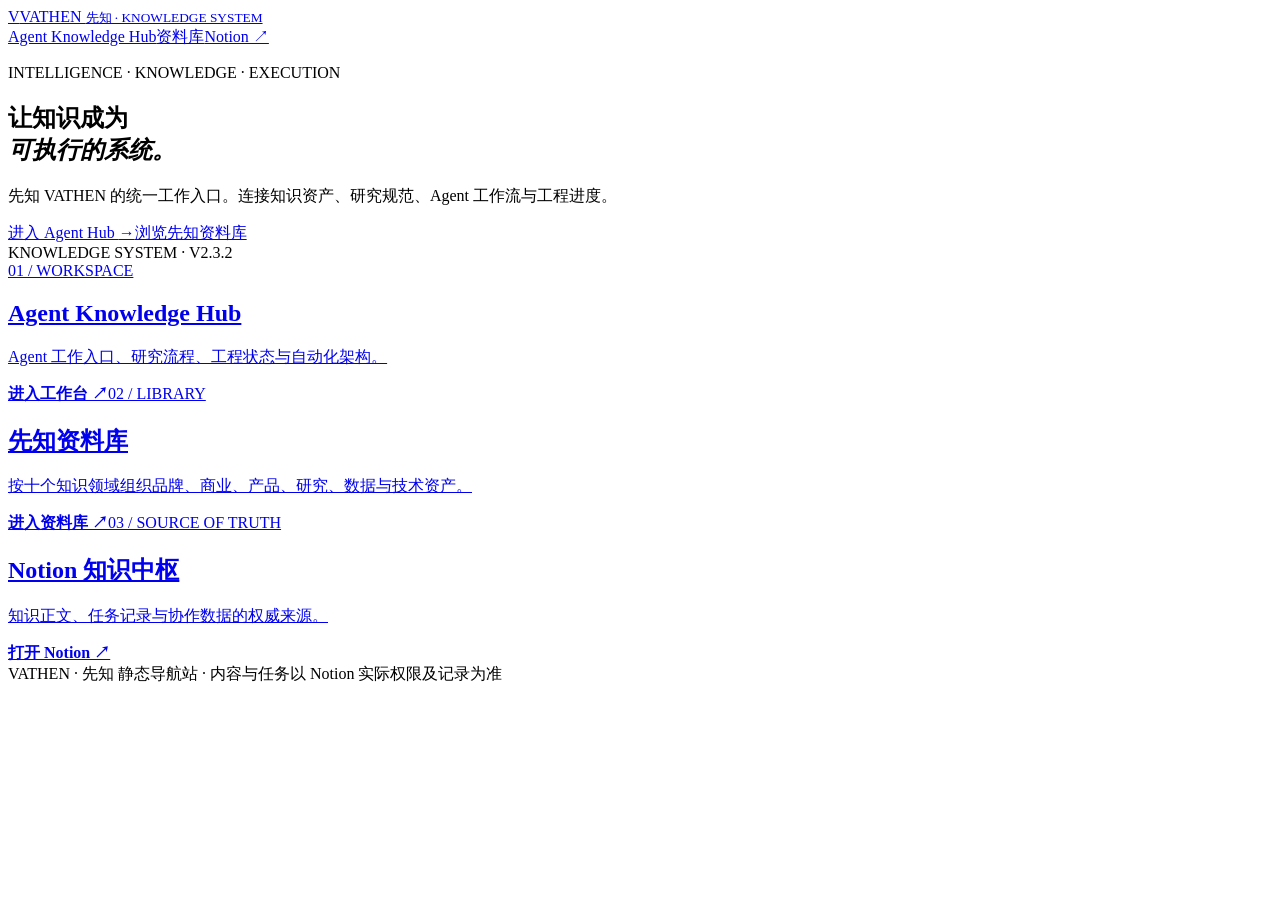
==== index.html @ e3e7c015 "feat: publish VATHEN website V2.3.2" ====
<!doctype html>
<html lang="zh-CN"><head><meta charset="utf-8"><meta name="viewport" content="width=device-width,initial-scale=1"><meta name="theme-color" content="#101827"><meta name="description" content="VATHEN 先知知识与智能体工作入口"><title>先知 VATHEN｜知识与智能体工作台</title><link rel="stylesheet" href="./assets/site.css"></head>
<body><header class="top"><a class="brand" href="./"><span class="mark">V</span><span>VATHEN <small>先知 · KNOWLEDGE SYSTEM</small></span></a><nav><a href="./knowledge-hub/">Agent Knowledge Hub</a><a href="./knowledge-library/">资料库</a><a href="https://www.notion.so/" target="_blank" rel="noreferrer">Notion ↗</a></nav></header>
<main class="wrap"><section class="hero"><p class="eyebrow">INTELLIGENCE · KNOWLEDGE · EXECUTION</p><h1>让知识成为<br><em>可执行的系统。</em></h1><p class="lead">先知 VATHEN 的统一工作入口。连接知识资产、研究规范、Agent 工作流与工程进度。</p><div class="actions"><a class="btn primary" href="./knowledge-hub/">进入 Agent Hub <span>→</span></a><a class="btn" href="./knowledge-library/">浏览先知资料库</a></div><div class="hero-note"><span class="pulse"></span> KNOWLEDGE SYSTEM · V2.3.2</div></section>
<section class="tiles"><a class="tile" href="./knowledge-hub/"><span class="tile-no">01 / WORKSPACE</span><h2>Agent Knowledge Hub</h2><p>Agent 工作入口、研究流程、工程状态与自动化架构。</p><b>进入工作台 ↗</b></a><a class="tile" href="./knowledge-library/"><span class="tile-no">02 / LIBRARY</span><h2>先知资料库</h2><p>按十个知识领域组织品牌、商业、产品、研究、数据与技术资产。</p><b>进入资料库 ↗</b></a><a class="tile" href="https://www.notion.so/" target="_blank" rel="noreferrer"><span class="tile-no">03 / SOURCE OF TRUTH</span><h2>Notion 知识中枢</h2><p>知识正文、任务记录与协作数据的权威来源。</p><b>打开 Notion ↗</b></a></section>
<footer>VATHEN · 先知 <span>静态导航站 · 内容与任务以 Notion 实际权限及记录为准</span></footer></main><script src="./assets/site.js"></script></body></html>
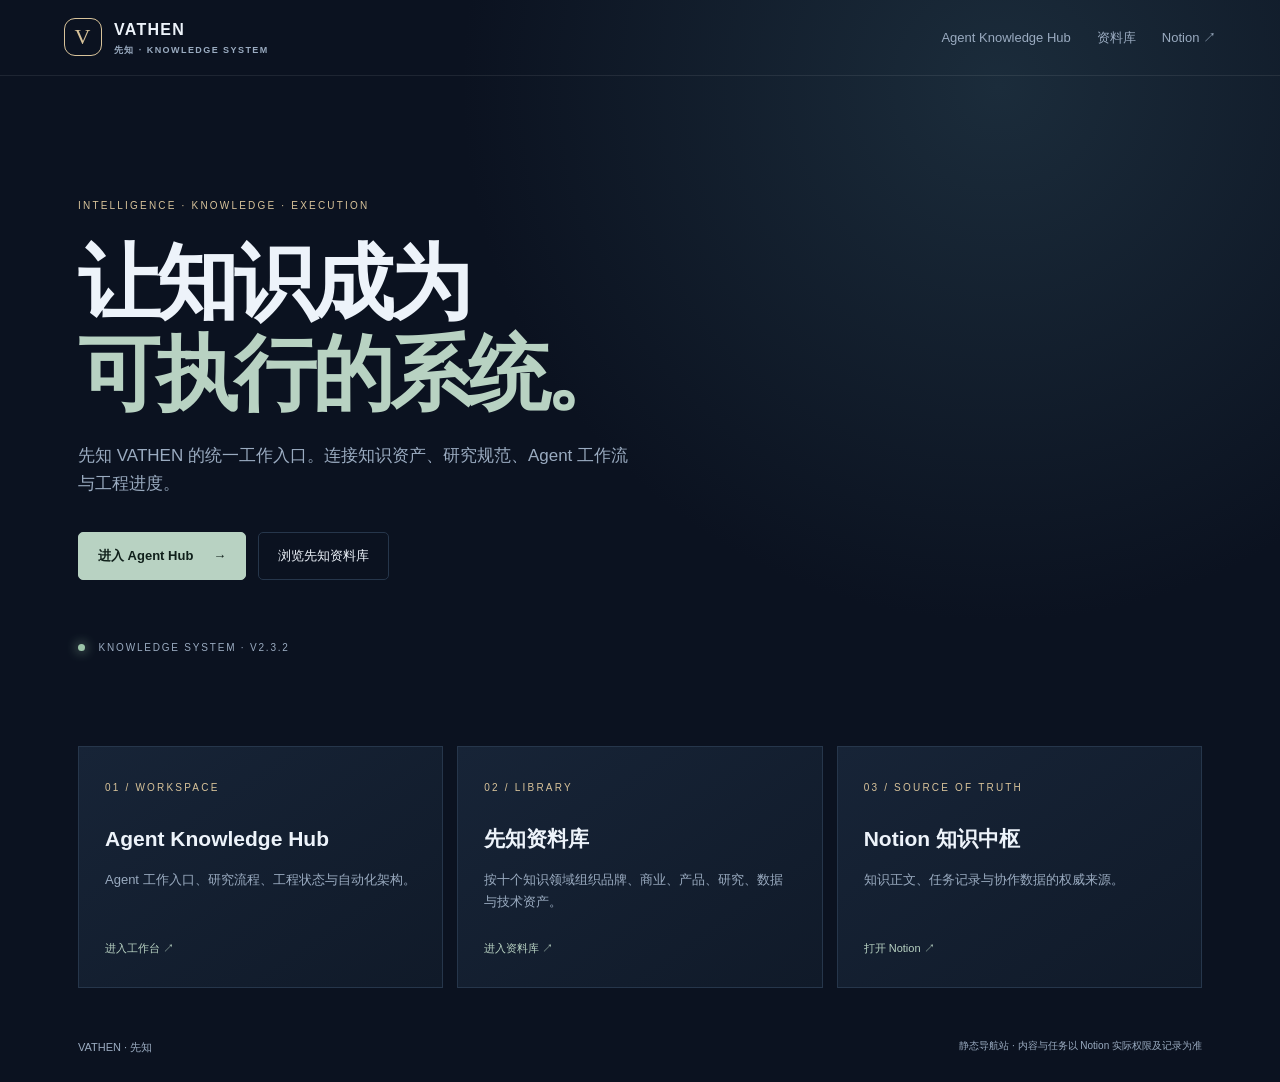
==== commit 72092d2c: "fix: link directly to VATHEN Notion hub" ====
--- a/index.html
+++ b/index.html
@@ -1,6 +1,6 @@
 <!doctype html>
 <html lang="zh-CN"><head><meta charset="utf-8"><meta name="viewport" content="width=device-width,initial-scale=1"><meta name="theme-color" content="#101827"><meta name="description" content="VATHEN 先知知识与智能体工作入口"><title>先知 VATHEN｜知识与智能体工作台</title><link rel="stylesheet" href="./assets/site.css"></head>
-<body><header class="top"><a class="brand" href="./"><span class="mark">V</span><span>VATHEN <small>先知 · KNOWLEDGE SYSTEM</small></span></a><nav><a href="./knowledge-hub/">Agent Knowledge Hub</a><a href="./knowledge-library/">资料库</a><a href="https://www.notion.so/" target="_blank" rel="noreferrer">Notion ↗</a></nav></header>
+<body><header class="top"><a class="brand" href="./"><span class="mark">V</span><span>VATHEN <small>先知 · KNOWLEDGE SYSTEM</small></span></a><nav><a href="./knowledge-hub/">Agent Knowledge Hub</a><a href="./knowledge-library/">资料库</a><a href="https://sneaky-cereal-5ad.notion.site/VATHEN-Agent-Knowledge-Hub-V2-3-1-420f15aabd2c8195930be3ca4025cdcd" target="_blank" rel="noreferrer">Notion ↗</a></nav></header>
 <main class="wrap"><section class="hero"><p class="eyebrow">INTELLIGENCE · KNOWLEDGE · EXECUTION</p><h1>让知识成为<br><em>可执行的系统。</em></h1><p class="lead">先知 VATHEN 的统一工作入口。连接知识资产、研究规范、Agent 工作流与工程进度。</p><div class="actions"><a class="btn primary" href="./knowledge-hub/">进入 Agent Hub <span>→</span></a><a class="btn" href="./knowledge-library/">浏览先知资料库</a></div><div class="hero-note"><span class="pulse"></span> KNOWLEDGE SYSTEM · V2.3.2</div></section>
-<section class="tiles"><a class="tile" href="./knowledge-hub/"><span class="tile-no">01 / WORKSPACE</span><h2>Agent Knowledge Hub</h2><p>Agent 工作入口、研究流程、工程状态与自动化架构。</p><b>进入工作台 ↗</b></a><a class="tile" href="./knowledge-library/"><span class="tile-no">02 / LIBRARY</span><h2>先知资料库</h2><p>按十个知识领域组织品牌、商业、产品、研究、数据与技术资产。</p><b>进入资料库 ↗</b></a><a class="tile" href="https://www.notion.so/" target="_blank" rel="noreferrer"><span class="tile-no">03 / SOURCE OF TRUTH</span><h2>Notion 知识中枢</h2><p>知识正文、任务记录与协作数据的权威来源。</p><b>打开 Notion ↗</b></a></section>
+<section class="tiles"><a class="tile" href="./knowledge-hub/"><span class="tile-no">01 / WORKSPACE</span><h2>Agent Knowledge Hub</h2><p>Agent 工作入口、研究流程、工程状态与自动化架构。</p><b>进入工作台 ↗</b></a><a class="tile" href="./knowledge-library/"><span class="tile-no">02 / LIBRARY</span><h2>先知资料库</h2><p>按十个知识领域组织品牌、商业、产品、研究、数据与技术资产。</p><b>进入资料库 ↗</b></a><a class="tile" href="https://sneaky-cereal-5ad.notion.site/VATHEN-Agent-Knowledge-Hub-V2-3-1-420f15aabd2c8195930be3ca4025cdcd" target="_blank" rel="noreferrer"><span class="tile-no">03 / SOURCE OF TRUTH</span><h2>Notion 知识中枢</h2><p>知识正文、任务记录与协作数据的权威来源。</p><b>打开 Notion ↗</b></a></section>
 <footer>VATHEN · 先知 <span>静态导航站 · 内容与任务以 Notion 实际权限及记录为准</span></footer></main><script src="./assets/site.js"></script></body></html>
--- a/assets/site.css
+++ b/assets/site.css
@@ -0,0 +1 @@
+:root{color-scheme:dark;--bg:#0b1220;--panel:#121d2e;--line:#26364b;--muted:#9aabc0;--text:#edf3fa;--accent:#b8d2c2;--gold:#d8c39a}*{box-sizing:border-box}body{margin:0;background:radial-gradient(ellipse at 78% 8%,#1b2c3b 0,transparent 38%),var(--bg);color:var(--text);font:16px/1.65 Inter,"PingFang SC","Microsoft YaHei",sans-serif}.top{height:76px;border-bottom:1px solid #ffffff14;display:flex;align-items:center;justify-content:space-between;padding:0 max(5vw,24px)}.brand{display:flex;gap:12px;align-items:center;color:var(--text);text-decoration:none;font-weight:700;letter-spacing:.08em}.brand small{display:block;font-size:9px;color:var(--muted);letter-spacing:.16em}.mark{display:grid;place-items:center;width:38px;height:38px;border:1px solid var(--gold);color:var(--gold);font:22px Georgia;border-radius:11px}.top nav{display:flex;gap:26px}.top nav a{font-size:13px;color:var(--muted);text-decoration:none}.top nav a:hover,a:hover{color:var(--gold)}.wrap{max-width:1180px;margin:auto;padding:0 28px}.hero{padding:112px 0 90px;max-width:780px}.eyebrow,.tile-no{font-size:10px;letter-spacing:.22em;color:var(--gold)}h1{font-size:clamp(48px,7vw,82px);line-height:1.12;letter-spacing:-.05em;margin:22px 0}h1 em{font-style:normal;color:var(--accent)}.lead{max-width:560px;color:var(--muted);font-size:17px}.actions{display:flex;gap:12px;margin-top:34px;flex-wrap:wrap}.btn{display:inline-flex;gap:20px;padding:12px 19px;border:1px solid var(--line);border-radius:5px;text-decoration:none;color:var(--text);font-size:13px}.btn.primary{background:var(--accent);color:#10201b;border-color:var(--accent);font-weight:700}.hero-note{margin-top:60px;font-size:10px;letter-spacing:.18em;color:var(--muted)}.pulse{display:inline-block;width:7px;height:7px;border-radius:50%;background:#9cc5a9;margin-right:9px;box-shadow:0 0 12px #9cc5a9}.tiles{display:grid;grid-template-columns:repeat(3,1fr);gap:14px}.tile{padding:26px;background:linear-gradient(145deg,#172437,#101a29);border:1px solid var(--line);min-height:230px;text-decoration:none;color:var(--text);transition:.2s}.tile:hover{transform:translateY(-3px);border-color:#748b88}.tile h2{font-size:21px;margin:22px 0 8px}.tile p{font-size:13px;color:var(--muted);min-height:52px}.tile b{font-size:11px;color:var(--accent);font-weight:500}footer{display:flex;justify-content:space-between;padding:50px 0 26px;color:var(--muted);font-size:11px}footer span{font-size:10px}@media(max-width:760px){.top{height:auto;padding:16px 20px;align-items:flex-start;gap:12px;flex-direction:column}.top nav{gap:16px;flex-wrap:wrap}.hero{padding:76px 0 60px}.tiles{grid-template-columns:1fr}.tile{min-height:unset}footer{gap:8px;flex-direction:column}}
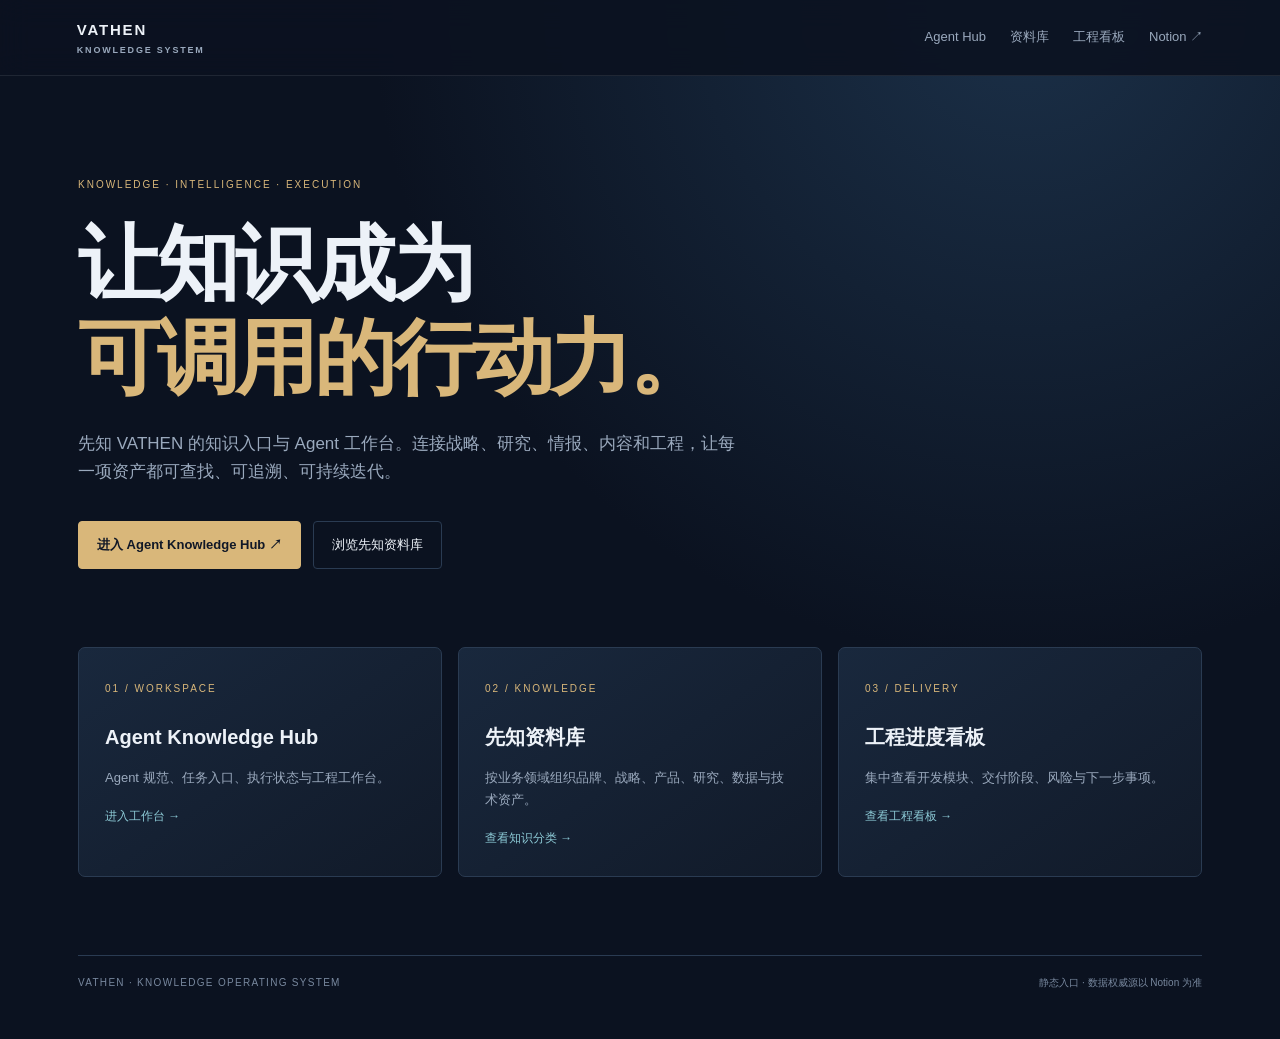
==== commit f91d38b2: "feat: publish VATHEN knowledge portal foundation" ====
--- a/index.html
+++ b/index.html
@@ -1,6 +1 @@
-<!doctype html>
-<html lang="zh-CN"><head><meta charset="utf-8"><meta name="viewport" content="width=device-width,initial-scale=1"><meta name="theme-color" content="#101827"><meta name="description" content="VATHEN 先知知识与智能体工作入口"><title>先知 VATHEN｜知识与智能体工作台</title><link rel="stylesheet" href="./assets/site.css"></head>
-<body><header class="top"><a class="brand" href="./"><span class="mark">V</span><span>VATHEN <small>先知 · KNOWLEDGE SYSTEM</small></span></a><nav><a href="./knowledge-hub/">Agent Knowledge Hub</a><a href="./knowledge-library/">资料库</a><a href="https://sneaky-cereal-5ad.notion.site/VATHEN-Agent-Knowledge-Hub-V2-3-1-420f15aabd2c8195930be3ca4025cdcd" target="_blank" rel="noreferrer">Notion ↗</a></nav></header>
-<main class="wrap"><section class="hero"><p class="eyebrow">INTELLIGENCE · KNOWLEDGE · EXECUTION</p><h1>让知识成为<br><em>可执行的系统。</em></h1><p class="lead">先知 VATHEN 的统一工作入口。连接知识资产、研究规范、Agent 工作流与工程进度。</p><div class="actions"><a class="btn primary" href="./knowledge-hub/">进入 Agent Hub <span>→</span></a><a class="btn" href="./knowledge-library/">浏览先知资料库</a></div><div class="hero-note"><span class="pulse"></span> KNOWLEDGE SYSTEM · V2.3.2</div></section>
-<section class="tiles"><a class="tile" href="./knowledge-hub/"><span class="tile-no">01 / WORKSPACE</span><h2>Agent Knowledge Hub</h2><p>Agent 工作入口、研究流程、工程状态与自动化架构。</p><b>进入工作台 ↗</b></a><a class="tile" href="./knowledge-library/"><span class="tile-no">02 / LIBRARY</span><h2>先知资料库</h2><p>按十个知识领域组织品牌、商业、产品、研究、数据与技术资产。</p><b>进入资料库 ↗</b></a><a class="tile" href="https://sneaky-cereal-5ad.notion.site/VATHEN-Agent-Knowledge-Hub-V2-3-1-420f15aabd2c8195930be3ca4025cdcd" target="_blank" rel="noreferrer"><span class="tile-no">03 / SOURCE OF TRUTH</span><h2>Notion 知识中枢</h2><p>知识正文、任务记录与协作数据的权威来源。</p><b>打开 Notion ↗</b></a></section>
-<footer>VATHEN · 先知 <span>静态导航站 · 内容与任务以 Notion 实际权限及记录为准</span></footer></main><script src="./assets/site.js"></script></body></html>+<!doctype html><html lang="zh-CN"><head><meta charset="utf-8"><meta name="viewport" content="width=device-width,initial-scale=1"><title>先知 · VATHEN</title><link rel="stylesheet" href="assets/site.css"></head><body><header><a class="brand" href="./">VATHEN <small>KNOWLEDGE SYSTEM</small></a><nav><a href="knowledge-hub/">Agent Hub</a><a href="knowledge-library/">资料库</a><a href="knowledge-hub/engineering/">工程看板</a><a href="https://www.notion.so/420f15aabd2c8195930be3ca4025cdcd" target="_blank" rel="noreferrer">Notion ↗</a></nav></header><main><p class="eyebrow">KNOWLEDGE · INTELLIGENCE · EXECUTION</p><h1>让知识成为<br><em>可调用的行动力。</em></h1><p class="lead">先知 VATHEN 的知识入口与 Agent 工作台。连接战略、研究、情报、内容和工程，让每一项资产都可查找、可追溯、可持续迭代。</p><div class="actions"><a class="primary" href="knowledge-hub/">进入 Agent Knowledge Hub ↗</a><a href="knowledge-library/">浏览先知资料库</a></div><section class="cards"><a href="knowledge-hub/"><small>01 / WORKSPACE</small><h2>Agent Knowledge Hub</h2><p>Agent 规范、任务入口、执行状态与工程工作台。</p><b>进入工作台 →</b></a><a href="knowledge-library/"><small>02 / KNOWLEDGE</small><h2>先知资料库</h2><p>按业务领域组织品牌、战略、产品、研究、数据与技术资产。</p><b>查看知识分类 →</b></a><a href="knowledge-hub/engineering/"><small>03 / DELIVERY</small><h2>工程进度看板</h2><p>集中查看开发模块、交付阶段、风险与下一步事项。</p><b>查看工程看板 →</b></a></section><footer>VATHEN · KNOWLEDGE OPERATING SYSTEM <span>静态入口 · 数据权威源以 Notion 为准</span></footer></main></body></html>
--- a/assets/site.css
+++ b/assets/site.css
@@ -1 +1 @@
-:root{color-scheme:dark;--bg:#0b1220;--panel:#121d2e;--line:#26364b;--muted:#9aabc0;--text:#edf3fa;--accent:#b8d2c2;--gold:#d8c39a}*{box-sizing:border-box}body{margin:0;background:radial-gradient(ellipse at 78% 8%,#1b2c3b 0,transparent 38%),var(--bg);color:var(--text);font:16px/1.65 Inter,"PingFang SC","Microsoft YaHei",sans-serif}.top{height:76px;border-bottom:1px solid #ffffff14;display:flex;align-items:center;justify-content:space-between;padding:0 max(5vw,24px)}.brand{display:flex;gap:12px;align-items:center;color:var(--text);text-decoration:none;font-weight:700;letter-spacing:.08em}.brand small{display:block;font-size:9px;color:var(--muted);letter-spacing:.16em}.mark{display:grid;place-items:center;width:38px;height:38px;border:1px solid var(--gold);color:var(--gold);font:22px Georgia;border-radius:11px}.top nav{display:flex;gap:26px}.top nav a{font-size:13px;color:var(--muted);text-decoration:none}.top nav a:hover,a:hover{color:var(--gold)}.wrap{max-width:1180px;margin:auto;padding:0 28px}.hero{padding:112px 0 90px;max-width:780px}.eyebrow,.tile-no{font-size:10px;letter-spacing:.22em;color:var(--gold)}h1{font-size:clamp(48px,7vw,82px);line-height:1.12;letter-spacing:-.05em;margin:22px 0}h1 em{font-style:normal;color:var(--accent)}.lead{max-width:560px;color:var(--muted);font-size:17px}.actions{display:flex;gap:12px;margin-top:34px;flex-wrap:wrap}.btn{display:inline-flex;gap:20px;padding:12px 19px;border:1px solid var(--line);border-radius:5px;text-decoration:none;color:var(--text);font-size:13px}.btn.primary{background:var(--accent);color:#10201b;border-color:var(--accent);font-weight:700}.hero-note{margin-top:60px;font-size:10px;letter-spacing:.18em;color:var(--muted)}.pulse{display:inline-block;width:7px;height:7px;border-radius:50%;background:#9cc5a9;margin-right:9px;box-shadow:0 0 12px #9cc5a9}.tiles{display:grid;grid-template-columns:repeat(3,1fr);gap:14px}.tile{padding:26px;background:linear-gradient(145deg,#172437,#101a29);border:1px solid var(--line);min-height:230px;text-decoration:none;color:var(--text);transition:.2s}.tile:hover{transform:translateY(-3px);border-color:#748b88}.tile h2{font-size:21px;margin:22px 0 8px}.tile p{font-size:13px;color:var(--muted);min-height:52px}.tile b{font-size:11px;color:var(--accent);font-weight:500}footer{display:flex;justify-content:space-between;padding:50px 0 26px;color:var(--muted);font-size:11px}footer span{font-size:10px}@media(max-width:760px){.top{height:auto;padding:16px 20px;align-items:flex-start;gap:12px;flex-direction:column}.top nav{gap:16px;flex-wrap:wrap}.hero{padding:76px 0 60px}.tiles{grid-template-columns:1fr}.tile{min-height:unset}footer{gap:8px;flex-direction:column}}+:root{color-scheme:dark;--bg:#0b1220;--panel:#142035;--line:#2a3b52;--text:#edf2f8;--muted:#9aa9bd;--gold:#d9b77a;--cyan:#8cc9d5}*{box-sizing:border-box}body{margin:0;background:radial-gradient(ellipse at 80% 0%,#1b3048,transparent 45%),var(--bg);color:var(--text);font:15px/1.7 Inter,"PingFang SC","Microsoft YaHei",sans-serif}a{color:inherit;text-decoration:none}header{min-height:76px;padding:16px clamp(22px,6vw,88px);display:flex;align-items:center;justify-content:space-between;border-bottom:1px solid #ffffff16;position:sticky;top:0;background:#0b1220e8;backdrop-filter:blur(14px)}.brand{font-weight:800;letter-spacing:.12em}.brand small{display:block;font-size:9px;color:var(--muted)}nav{display:flex;gap:24px;color:var(--muted);font-size:13px}nav a:hover{color:var(--gold)}main{max-width:1180px;margin:auto;padding:90px 28px 48px}.eyebrow, .cards small{font-size:10px;letter-spacing:.2em;color:var(--gold)}h1{font-size:clamp(46px,7vw,82px);line-height:1.15;letter-spacing:-.04em;margin:24px 0}h1 em{font-style:normal;color:var(--gold)}.lead{max-width:660px;color:var(--muted);font-size:17px}.actions{display:flex;gap:12px;flex-wrap:wrap;margin:34px 0 78px}.actions a{padding:12px 18px;border:1px solid var(--line);border-radius:4px;font-size:13px}.actions .primary{background:var(--gold);color:#111827;border-color:var(--gold);font-weight:700}.cards{display:grid;grid-template-columns:repeat(3,1fr);gap:16px}.cards>a{padding:26px;min-height:220px;background:linear-gradient(145deg,#19283d,#111a29);border:1px solid var(--line);border-radius:7px}.cards>a:hover{border-color:var(--gold);transform:translateY(-2px)}h2{font-size:20px;margin:20px 0 8px}.cards p{color:var(--muted);font-size:13px}.cards b{color:var(--cyan);font-size:12px;font-weight:500}footer{margin-top:78px;padding-top:18px;border-top:1px solid var(--line);font-size:10px;letter-spacing:.13em;color:#78889e;display:flex;justify-content:space-between}footer span{letter-spacing:0}@media(max-width:760px){header{align-items:flex-start;flex-direction:column;gap:12px}nav{gap:14px;flex-wrap:wrap}main{padding-top:58px}.cards{grid-template-columns:1fr}footer{flex-direction:column;gap:8px}}
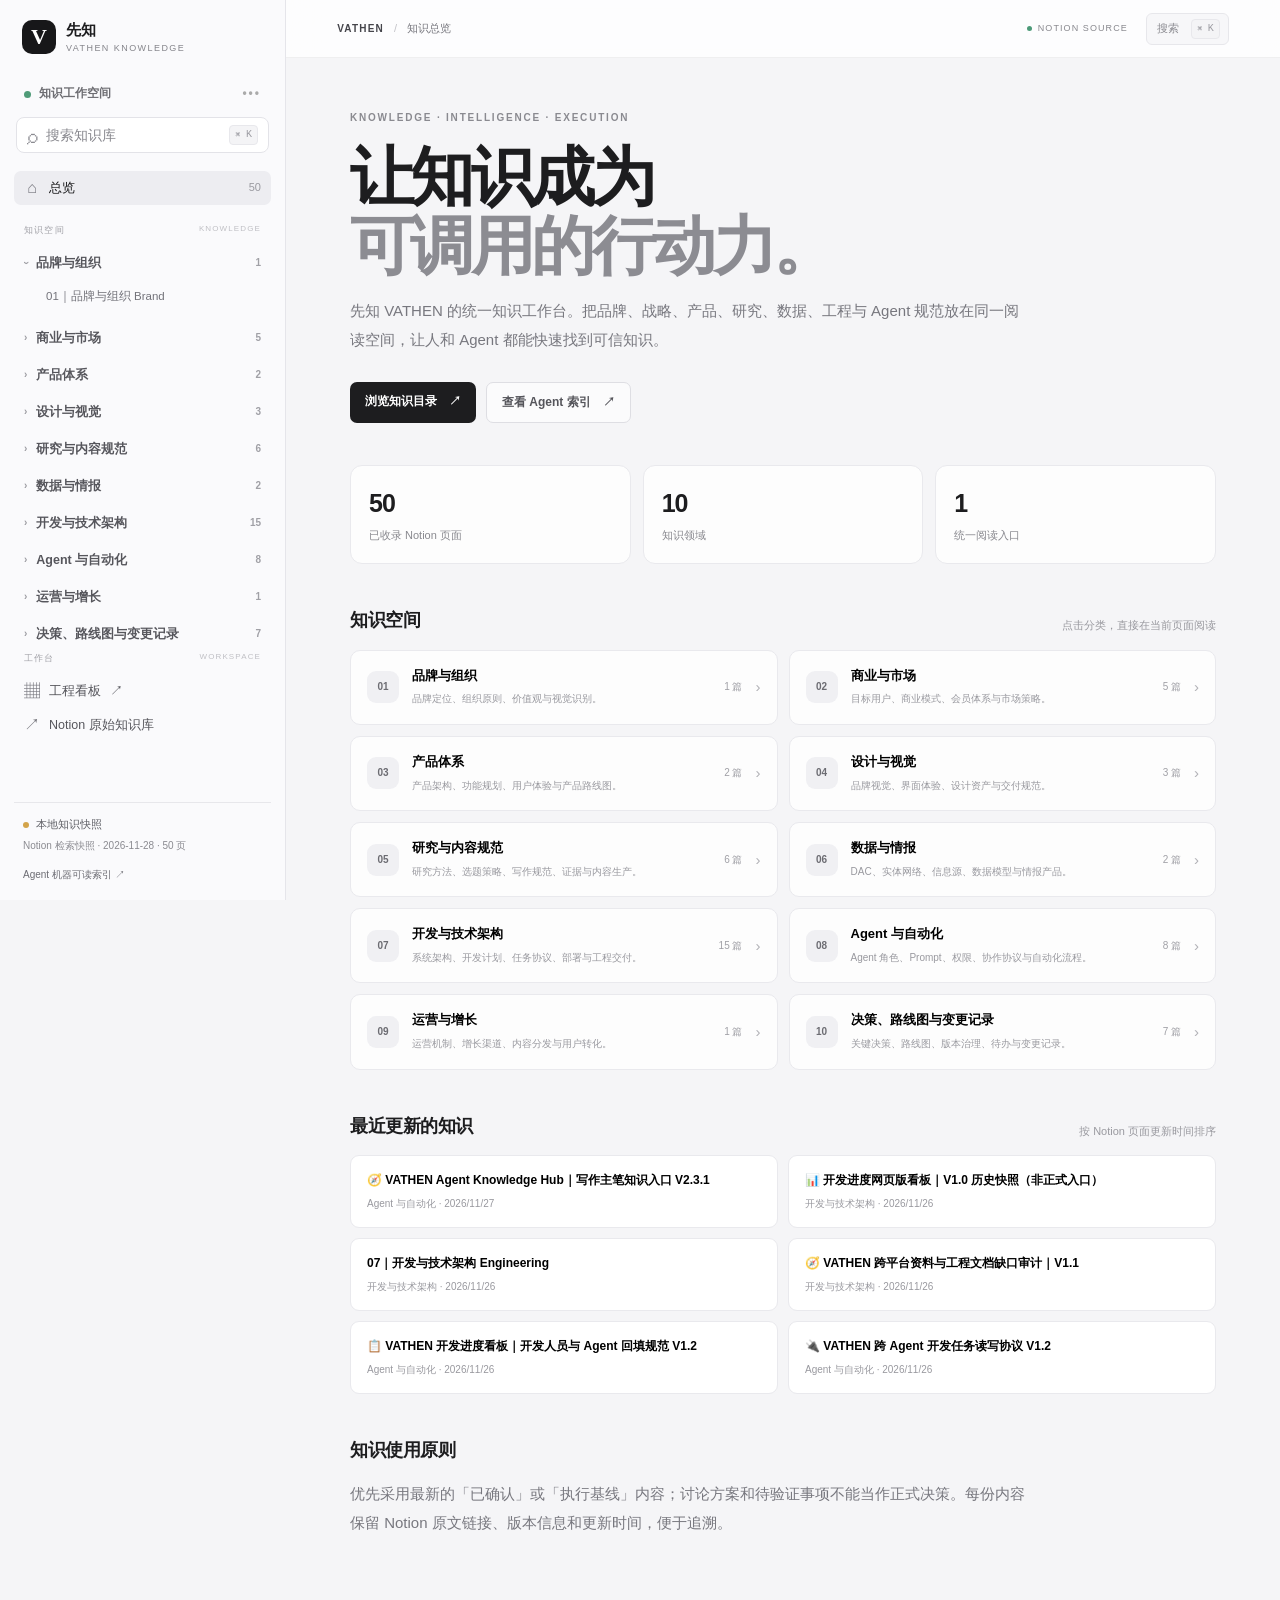
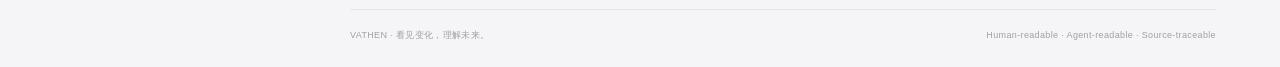
==== commit b12cb869: "feat: rebuild knowledge hub with mac-style workspace and Notion library snapshot" ====
--- a/index.html
+++ b/index.html
@@ -1 +1,2 @@
-<!doctype html><html lang="zh-CN"><head><meta charset="utf-8"><meta name="viewport" content="width=device-width,initial-scale=1"><title>先知 · VATHEN</title><link rel="stylesheet" href="assets/site.css"></head><body><header><a class="brand" href="./">VATHEN <small>KNOWLEDGE SYSTEM</small></a><nav><a href="knowledge-hub/">Agent Hub</a><a href="knowledge-library/">资料库</a><a href="knowledge-hub/engineering/">工程看板</a><a href="https://www.notion.so/420f15aabd2c8195930be3ca4025cdcd" target="_blank" rel="noreferrer">Notion ↗</a></nav></header><main><p class="eyebrow">KNOWLEDGE · INTELLIGENCE · EXECUTION</p><h1>让知识成为<br><em>可调用的行动力。</em></h1><p class="lead">先知 VATHEN 的知识入口与 Agent 工作台。连接战略、研究、情报、内容和工程，让每一项资产都可查找、可追溯、可持续迭代。</p><div class="actions"><a class="primary" href="knowledge-hub/">进入 Agent Knowledge Hub ↗</a><a href="knowledge-library/">浏览先知资料库</a></div><section class="cards"><a href="knowledge-hub/"><small>01 / WORKSPACE</small><h2>Agent Knowledge Hub</h2><p>Agent 规范、任务入口、执行状态与工程工作台。</p><b>进入工作台 →</b></a><a href="knowledge-library/"><small>02 / KNOWLEDGE</small><h2>先知资料库</h2><p>按业务领域组织品牌、战略、产品、研究、数据与技术资产。</p><b>查看知识分类 →</b></a><a href="knowledge-hub/engineering/"><small>03 / DELIVERY</small><h2>工程进度看板</h2><p>集中查看开发模块、交付阶段、风险与下一步事项。</p><b>查看工程看板 →</b></a></section><footer>VATHEN · KNOWLEDGE OPERATING SYSTEM <span>静态入口 · 数据权威源以 Notion 为准</span></footer></main></body></html>+<!doctype html>
+<html lang="zh-CN"><head><meta charset="utf-8"><meta name="viewport" content="width=device-width,initial-scale=1"><meta name="theme-color" content="#f5f5f7"><meta name="description" content="先知 VATHEN 知识工作台"><title>先知知识工作台 · VATHEN</title><link rel="stylesheet" href="assets/site.css"></head><body><div class="app-shell"><aside class="sidebar" id="sidebar"><div class="sidebar-head"><a class="brand" href="./"><span class="brand-mark">V</span><span class="brand-copy"><strong>先知</strong><small>VATHEN KNOWLEDGE</small></span></a><button class="icon-button mobile-close" id="closeSidebar">×</button></div><div class="workspace-label"><span class="workspace-dot"></span>知识工作空间 <span class="workspace-more">•••</span></div><button class="search-trigger" id="searchTrigger"><span class="search-symbol">⌕</span><span>搜索知识库</span><kbd>⌘ K</kbd></button><nav class="side-nav" aria-label="知识库导航"><button class="nav-home active" id="navHome"><span class="nav-icon">⌂</span>总览<span class="nav-count" id="totalCount">—</span></button><div class="nav-section-label">知识空间 <span>KNOWLEDGE</span></div><div id="categoryNav" class="category-nav"><div class="nav-loading">正在载入知识目录…</div></div><div class="nav-section-label secondary-label">工作台 <span>WORKSPACE</span></div><a class="nav-link" href="knowledge-hub/engineering/"><span class="nav-icon">▦</span>工程看板 <span class="external-mark">↗</span></a><a class="nav-link" href="https://app.notion.com/p/41ef15aabd2c81449df6c78b59537957" target="_blank" rel="noreferrer"><span class="nav-icon">↗</span>Notion 原始知识库</a></nav><div class="sidebar-foot"><div class="sync-state"><span class="sync-dot"></span><span>本地知识快照</span></div><small id="syncMeta">来源：Notion</small><a href="data/agent-index.json" target="_blank">Agent 机器可读索引 ↗</a></div></aside><div class="mobile-scrim" id="mobileScrim"></div><main class="main-area"><header class="topbar"><div class="topbar-left"><button class="icon-button menu-button" id="openSidebar">☰</button><span class="crumb-root">VATHEN</span><span class="crumb-sep">/</span><span id="breadcrumb">知识总览</span></div><div class="topbar-right"><span class="source-pill"><span></span> NOTION SOURCE</span><button class="top-search" id="topSearch">搜索 <kbd>⌘ K</kbd></button></div></header><section class="content-area" id="contentArea" tabindex="-1"><div class="loading-state"><div class="loading-mark">V</div><p>正在整理先知知识…</p></div></section><footer class="page-footer"><span>VATHEN · 看见变化，理解未来。</span><span>Human-readable · Agent-readable · Source-traceable</span></footer></main></div><div class="search-overlay" id="searchOverlay" aria-hidden="true"><div class="search-dialog" role="dialog" aria-modal="true" aria-label="搜索知识库"><div class="search-input-row"><span class="search-symbol">⌕</span><input id="globalSearch" type="search" placeholder="搜索文档、主题或关键词…" autocomplete="off"><kbd>ESC</kbd></div><div class="search-results-label" id="searchResultsLabel">输入关键词开始搜索</div><div class="search-results" id="searchResults"></div><div class="search-hint"><span>↑↓ 选择</span><span>↵ 打开文档</span><span>ESC 关闭</span></div></div></div><script src="assets/app.js" defer></script></body></html>
--- a/assets/site.css
+++ b/assets/site.css
@@ -1 +1,5 @@
-:root{color-scheme:dark;--bg:#0b1220;--panel:#142035;--line:#2a3b52;--text:#edf2f8;--muted:#9aa9bd;--gold:#d9b77a;--cyan:#8cc9d5}*{box-sizing:border-box}body{margin:0;background:radial-gradient(ellipse at 80% 0%,#1b3048,transparent 45%),var(--bg);color:var(--text);font:15px/1.7 Inter,"PingFang SC","Microsoft YaHei",sans-serif}a{color:inherit;text-decoration:none}header{min-height:76px;padding:16px clamp(22px,6vw,88px);display:flex;align-items:center;justify-content:space-between;border-bottom:1px solid #ffffff16;position:sticky;top:0;background:#0b1220e8;backdrop-filter:blur(14px)}.brand{font-weight:800;letter-spacing:.12em}.brand small{display:block;font-size:9px;color:var(--muted)}nav{display:flex;gap:24px;color:var(--muted);font-size:13px}nav a:hover{color:var(--gold)}main{max-width:1180px;margin:auto;padding:90px 28px 48px}.eyebrow, .cards small{font-size:10px;letter-spacing:.2em;color:var(--gold)}h1{font-size:clamp(46px,7vw,82px);line-height:1.15;letter-spacing:-.04em;margin:24px 0}h1 em{font-style:normal;color:var(--gold)}.lead{max-width:660px;color:var(--muted);font-size:17px}.actions{display:flex;gap:12px;flex-wrap:wrap;margin:34px 0 78px}.actions a{padding:12px 18px;border:1px solid var(--line);border-radius:4px;font-size:13px}.actions .primary{background:var(--gold);color:#111827;border-color:var(--gold);font-weight:700}.cards{display:grid;grid-template-columns:repeat(3,1fr);gap:16px}.cards>a{padding:26px;min-height:220px;background:linear-gradient(145deg,#19283d,#111a29);border:1px solid var(--line);border-radius:7px}.cards>a:hover{border-color:var(--gold);transform:translateY(-2px)}h2{font-size:20px;margin:20px 0 8px}.cards p{color:var(--muted);font-size:13px}.cards b{color:var(--cyan);font-size:12px;font-weight:500}footer{margin-top:78px;padding-top:18px;border-top:1px solid var(--line);font-size:10px;letter-spacing:.13em;color:#78889e;display:flex;justify-content:space-between}footer span{letter-spacing:0}@media(max-width:760px){header{align-items:flex-start;flex-direction:column;gap:12px}nav{gap:14px;flex-wrap:wrap}main{padding-top:58px}.cards{grid-template-columns:1fr}footer{flex-direction:column;gap:8px}}+:root{color-scheme:light;--bg:#f5f5f7;--paper:#fff;--ink:#1d1d1f;--muted:#86868b;--line:#e8e8ed;--soft:#f2f2f5;--accent:#3478f6;--sidebar:286px;--shadow:0 18px 60px rgba(0,0,0,.09)}
+*{box-sizing:border-box}html{scroll-behavior:smooth}body{margin:0;background:var(--bg);color:var(--ink);font:14px/1.6 -apple-system,BlinkMacSystemFont,"SF Pro Text","SF Pro Display","PingFang SC","Microsoft YaHei",sans-serif;-webkit-font-smoothing:antialiased}button,input{font:inherit}button,a{-webkit-tap-highlight-color:transparent}a{color:inherit;text-decoration:none}.sidebar{position:fixed;inset:0 auto 0 0;width:var(--sidebar);background:rgba(250,250,252,.94);border-right:1px solid #e5e5ea;backdrop-filter:saturate(180%) blur(22px);display:flex;flex-direction:column;z-index:20;padding:20px 14px 16px}.sidebar-head{display:flex;align-items:center;justify-content:space-between;padding:0 8px 22px}.brand{display:flex;align-items:center;gap:10px}.brand-mark{width:34px;height:34px;border-radius:10px;background:#171719;color:white;display:grid;place-items:center;font:600 22px Georgia,serif}.brand-copy{display:flex;flex-direction:column;line-height:1.15}.brand-copy strong{font-size:15px}.brand-copy small{font-size:9px;letter-spacing:.16em;color:#85858b;margin-top:5px}.workspace-label{height:36px;padding:0 10px;display:flex;align-items:center;gap:8px;color:#6e6e73;font-size:12px;font-weight:600}.workspace-dot{width:7px;height:7px;background:#4f9b78;border-radius:50%}.workspace-more{margin-left:auto;letter-spacing:2px;color:#aaa}.search-trigger{height:36px;border:1px solid #e3e3e8;background:#fff;border-radius:8px;color:#88888e;display:flex;align-items:center;text-align:left;padding:0 10px;gap:8px;margin:5px 2px 18px;cursor:pointer}.search-trigger:hover,.top-search:hover{border-color:#c9c9d0}.search-symbol{font-size:21px;line-height:1;color:#8b8b91}.search-trigger kbd,.top-search kbd,.search-input-row kbd{margin-left:auto;font-size:10px;color:#9b9ba1;background:#f4f4f6;border:1px solid #e8e8ec;border-radius:4px;padding:1px 5px}.side-nav{overflow:auto;flex:1;scrollbar-width:thin}.nav-home,.nav-link,.category-toggle{width:100%;height:34px;border:0;background:transparent;border-radius:7px;display:flex;align-items:center;gap:9px;padding:0 10px;color:#56565c;text-align:left;font-size:12.5px;cursor:pointer}.nav-home{margin-bottom:18px}.nav-home.active,.nav-link:hover,.category-toggle:hover,.doc-link:hover{background:#ededf1;color:#171719}.nav-icon{width:16px;text-align:center;color:#77777e;font-size:16px}.nav-count{margin-left:auto;color:#9a9aa0;font-size:11px}.nav-section-label{font-size:9px;letter-spacing:.13em;color:#a1a1a7;padding:0 10px 8px;display:flex;justify-content:space-between}.nav-section-label span{font-size:8px;letter-spacing:.14em;color:#c0c0c5}.category-nav{display:flex;flex-direction:column;gap:2px}.category-group{margin:1px 0}.category-toggle{height:33px;font-weight:600}.category-chevron{font-size:10px;color:#9c9ca2;transition:transform .18s}.category-group.open .category-chevron{transform:rotate(90deg)}.category-name{flex:1;white-space:nowrap;overflow:hidden;text-overflow:ellipsis}.category-count{font-size:10px;color:#a0a0a6}.doc-list{display:none;padding:2px 0 6px 20px}.category-group.open .doc-list{display:block}.doc-link{display:block;width:100%;border:0;background:transparent;text-align:left;border-radius:6px;padding:7px 9px 7px 12px;font-size:11.5px;line-height:1.4;color:#73737a;cursor:pointer;white-space:nowrap;overflow:hidden;text-overflow:ellipsis}.doc-link.selected{background:#e8e8ed;color:#1d1d1f;font-weight:600}.sidebar-foot{border-top:1px solid #e7e7eb;padding:13px 9px 0;color:#8b8b91}.sync-state{display:flex;align-items:center;gap:7px;font-size:11px;color:#5f6066}.sync-dot{width:6px;height:6px;background:#d3a44b;border-radius:50%}.sidebar-foot small{display:block;font-size:10px;margin:4px 0 8px}.sidebar-foot a{font-size:10px;color:#6c6c73}.main-area{margin-left:var(--sidebar);min-height:100vh;display:flex;flex-direction:column}.topbar{height:58px;position:sticky;top:0;z-index:10;background:rgba(255,255,255,.78);backdrop-filter:blur(20px) saturate(180%);border-bottom:1px solid rgba(0,0,0,.055);display:flex;align-items:center;justify-content:space-between;padding:0 clamp(22px,4vw,58px)}.topbar-left,.topbar-right{display:flex;align-items:center;gap:10px;color:#77777e;font-size:11px}.crumb-root{font-weight:700;letter-spacing:.12em;color:#45454b;font-size:10px}.crumb-sep{color:#c3c3c8}.topbar-right{gap:18px}.source-pill{font-size:9px;letter-spacing:.12em;color:#88888e;display:flex;align-items:center;gap:6px}.source-pill span{width:5px;height:5px;background:#4c9a78;border-radius:50%}.top-search{border:1px solid #e7e7eb;background:#f7f7f9;border-radius:6px;padding:5px 8px 5px 10px;color:#8a8a90;font-size:11px;display:flex;gap:12px;align-items:center;cursor:pointer}.content-area{flex:1;width:100%;max-width:1480px;margin:0 auto;padding:52px clamp(24px,5vw,76px) 72px}.page-footer{border-top:1px solid #e5e5e9;margin:0 clamp(24px,5vw,76px);padding:18px 0 24px;display:flex;justify-content:space-between;color:#a0a0a5;font-size:9px;letter-spacing:.04em}.hero-kicker,.eyebrow{font-size:10px;letter-spacing:.18em;color:#8a8a90;font-weight:650}.hero-title{font-size:clamp(38px,5vw,66px);line-height:1.08;letter-spacing:-.055em;font-weight:650;margin:17px 0 16px;max-width:850px}.hero-title span{color:#8c8c92}.hero-desc{font-size:15px;line-height:1.9;color:#77777e;max-width:680px;margin:0}.hero-actions{display:flex;gap:10px;margin:28px 0 42px;flex-wrap:wrap}.primary-action,.secondary-action{border-radius:7px;padding:10px 15px;font-size:12px;font-weight:600}.primary-action{background:#1d1d1f;color:white}.secondary-action{border:1px solid #dedee3;color:#55555b;background:rgba(255,255,255,.65)}.stat-row{display:grid;grid-template-columns:repeat(3,minmax(0,1fr));gap:12px;margin:26px 0 32px}.stat-card{background:rgba(255,255,255,.78);border:1px solid #e9e9ed;border-radius:12px;padding:17px 18px}.stat-card strong{font-size:25px;letter-spacing:-.04em;display:block;font-weight:650}.stat-card span{font-size:11px;color:#88888e}.section-heading{display:flex;align-items:end;justify-content:space-between;margin:42px 0 15px}.section-heading h2{font-size:18px;letter-spacing:-.025em;margin:0;font-weight:650}.section-heading p{font-size:11px;color:#99999f;margin:0}.category-cards{display:grid;grid-template-columns:repeat(2,minmax(0,1fr));gap:11px}.category-card{display:flex;align-items:center;gap:13px;background:rgba(255,255,255,.82);border:1px solid #e9e9ed;border-radius:10px;padding:15px 16px;cursor:pointer;text-align:left}.category-card:hover{border-color:#c9c9d0;transform:translateY(-1px)}.category-number{width:32px;height:32px;border-radius:9px;background:#f0f0f3;display:grid;place-items:center;color:#6c6c72;font-size:10px;font-weight:650}.category-card-copy{flex:1;min-width:0}.category-card-copy strong{font-size:13px;display:block}.category-card-copy small{font-size:10px;color:#99999f}.category-card-count{font-size:10px;color:#a0a0a6}.category-card-arrow{color:#b1b1b6;font-size:15px}.doc-head{max-width:940px;margin:5px auto 0}.doc-meta{display:flex;align-items:center;gap:9px;flex-wrap:wrap;color:#99999f;font-size:10px;margin-bottom:18px}.doc-meta a{color:#77777e;text-decoration:underline;text-underline-offset:3px}.doc-category{background:#efeff2;border-radius:4px;padding:3px 7px;color:#696970}.doc-title{font-size:clamp(30px,3.7vw,48px);letter-spacing:-.045em;line-height:1.18;font-weight:650;margin:0 0 15px;max-width:900px}.doc-summary{font-size:14px;color:#7e7e84;line-height:1.8;margin:0 0 30px;max-width:800px}.doc-layout{display:grid;grid-template-columns:minmax(0,1fr) 175px;gap:54px;max-width:1120px;margin:0 auto}.article-body{min-width:0;max-width:820px;background:rgba(255,255,255,.84);border:1px solid #e9e9ed;border-radius:12px;padding:clamp(22px,3.5vw,46px);font-size:14px;line-height:1.95;color:#37373c;overflow-wrap:anywhere}.article-body h1,.article-body h2,.article-body h3{color:#1d1d1f;letter-spacing:-.03em;line-height:1.35;font-weight:650}.article-body h1{font-size:25px;margin:30px 0 12px}.article-body h2{font-size:20px;margin:31px 0 11px}.article-body h3{font-size:16px;margin:24px 0 8px}.article-body p{margin:0 0 14px}.article-body ul,.article-body ol{padding-left:22px;margin:7px 0 18px}.article-body li{padding-left:3px;margin:4px 0}.article-body a{color:#286bd6;text-decoration:underline;text-decoration-color:#c7d8f6;text-underline-offset:3px}.article-body blockquote{margin:20px 0;padding:4px 0 4px 17px;border-left:2px solid #c9c9d0;color:#73737a}.article-body hr{border:0;border-top:1px solid #e8e8ed;margin:25px 0}.article-body pre{background:#f5f5f7;border:1px solid #e8e8ed;border-radius:8px;padding:15px;overflow:auto;font-size:12px;line-height:1.7}.article-body code{font-family:ui-monospace,SFMono-Regular,Menlo,monospace;background:#f1f1f4;border-radius:4px;padding:2px 5px;font-size:.9em}.article-body pre code{padding:0;background:transparent}.article-body table{width:100%;border-collapse:collapse;font-size:12px;margin:18px 0}.article-body th,.article-body td{border:1px solid #e7e7eb;padding:8px 10px;text-align:left;vertical-align:top}.article-body th{background:#f5f5f7;font-weight:650}.toc{position:sticky;top:84px;align-self:start;padding-top:7px}.toc-title{font-size:9px;letter-spacing:.14em;color:#a1a1a6;margin-bottom:10px}.toc a{display:block;font-size:10px;color:#929299;line-height:1.5;padding:5px 0 5px 9px;border-left:1px solid #e2e2e7}.toc a.level-3{padding-left:17px}.category-view-head{margin:5px 0 26px}.category-view-head h1{font-size:38px;letter-spacing:-.045em;margin:10px 0}.category-view-head p{color:#85858b;font-size:13px}.category-doc-grid{display:grid;grid-template-columns:repeat(2,minmax(0,1fr));gap:10px}.category-doc-card{background:#fff;border:1px solid #e9e9ed;border-radius:9px;padding:15px 16px;text-align:left;cursor:pointer}.category-doc-card:hover{border-color:#c7c7ce}.category-doc-card strong{font-size:12px;display:block;line-height:1.5}.category-doc-card small{display:block;color:#99999f;font-size:10px;margin-top:7px}.doc-bottom{max-width:1120px;margin:20px auto 0;display:flex;justify-content:space-between;align-items:center;color:#99999f;font-size:10px}.doc-bottom a{color:#6b6b72;text-decoration:underline;text-underline-offset:3px}.empty-state,.loading-state{padding:50px 20px;text-align:center;color:#909096}.loading-state{min-height:50vh;display:grid;place-content:center}.loading-mark{margin:auto;width:40px;height:40px;background:#1d1d1f;color:white;border-radius:12px;display:grid;place-items:center;font:24px Georgia,serif}.search-overlay{position:fixed;inset:0;z-index:50;background:rgba(20,20,22,.28);backdrop-filter:blur(8px);display:none;align-items:flex-start;justify-content:center;padding:13vh 18px 20px}.search-overlay.open{display:flex}.search-dialog{width:min(620px,100%);background:#fff;border:1px solid #e4e4e9;border-radius:13px;box-shadow:var(--shadow);overflow:hidden}.search-input-row{height:58px;display:flex;align-items:center;gap:12px;padding:0 18px;border-bottom:1px solid #eeeef1}.search-input-row input{border:0;outline:0;flex:1;font-size:15px;color:#252529}.search-results-label{padding:13px 18px 7px;color:#a0a0a5;font-size:10px}.search-results{max-height:48vh;overflow:auto;padding:0 8px 8px}.search-result{display:flex;align-items:center;gap:10px;width:100%;border:0;background:transparent;border-radius:7px;padding:10px;text-align:left;cursor:pointer}.search-result:hover,.search-result.active{background:#f2f2f5}.result-icon{width:29px;height:29px;border-radius:7px;background:#f0f0f3;display:grid;place-items:center;color:#77777e;font-size:12px}.result-copy{flex:1;min-width:0}.result-copy strong{display:block;font-size:12px;white-space:nowrap;overflow:hidden;text-overflow:ellipsis}.result-copy small{display:block;font-size:10px;color:#99999f;margin-top:2px}.result-arrow{color:#b1b1b6}.search-hint{height:36px;border-top:1px solid #eeeef1;display:flex;align-items:center;justify-content:flex-end;gap:16px;padding:0 16px;color:#a0a0a5;font-size:9px}.icon-button{border:0;background:transparent;color:#77777e;font-size:19px;cursor:pointer;padding:5px}.menu-button,.mobile-close,.mobile-scrim{display:none}.nav-loading{padding:12px;color:#aaa;font-size:11px}
+@media(max-width:1050px){.doc-layout{grid-template-columns:minmax(0,1fr) 145px;gap:24px}.content-area{padding-left:34px;padding-right:34px}}
+@media(max-width:760px){:root{--sidebar:min(310px,86vw)}.sidebar{transform:translateX(-105%);transition:transform .22s ease}.sidebar.mobile-open{transform:translateX(0);box-shadow:8px 0 30px rgba(0,0,0,.12)}.mobile-scrim.show{display:block;position:fixed;inset:0;background:rgba(0,0,0,.2);z-index:19}.main-area{margin-left:0}.mobile-close,.menu-button{display:block}.topbar{height:54px;padding:0 17px}.topbar-right{gap:0}.source-pill{display:none}.top-search{padding:5px 7px}.top-search kbd{display:none}.content-area{padding:34px 18px 50px}.hero-title{font-size:42px}.hero-desc{font-size:13px}.stat-row{gap:7px}.stat-card{padding:13px 12px}.stat-card strong{font-size:21px}.stat-card span{font-size:9px}.category-cards,.category-doc-grid{grid-template-columns:1fr}.doc-layout{display:block}.toc{display:none}.article-body{padding:22px 19px;font-size:13px}.doc-title{font-size:32px}.doc-summary{font-size:13px}.page-footer{margin:0 18px;gap:6px;flex-direction:column}.topbar-left{font-size:10px}}
+@media(prefers-reduced-motion:reduce){*{scroll-behavior:auto!important;transition:none!important}}
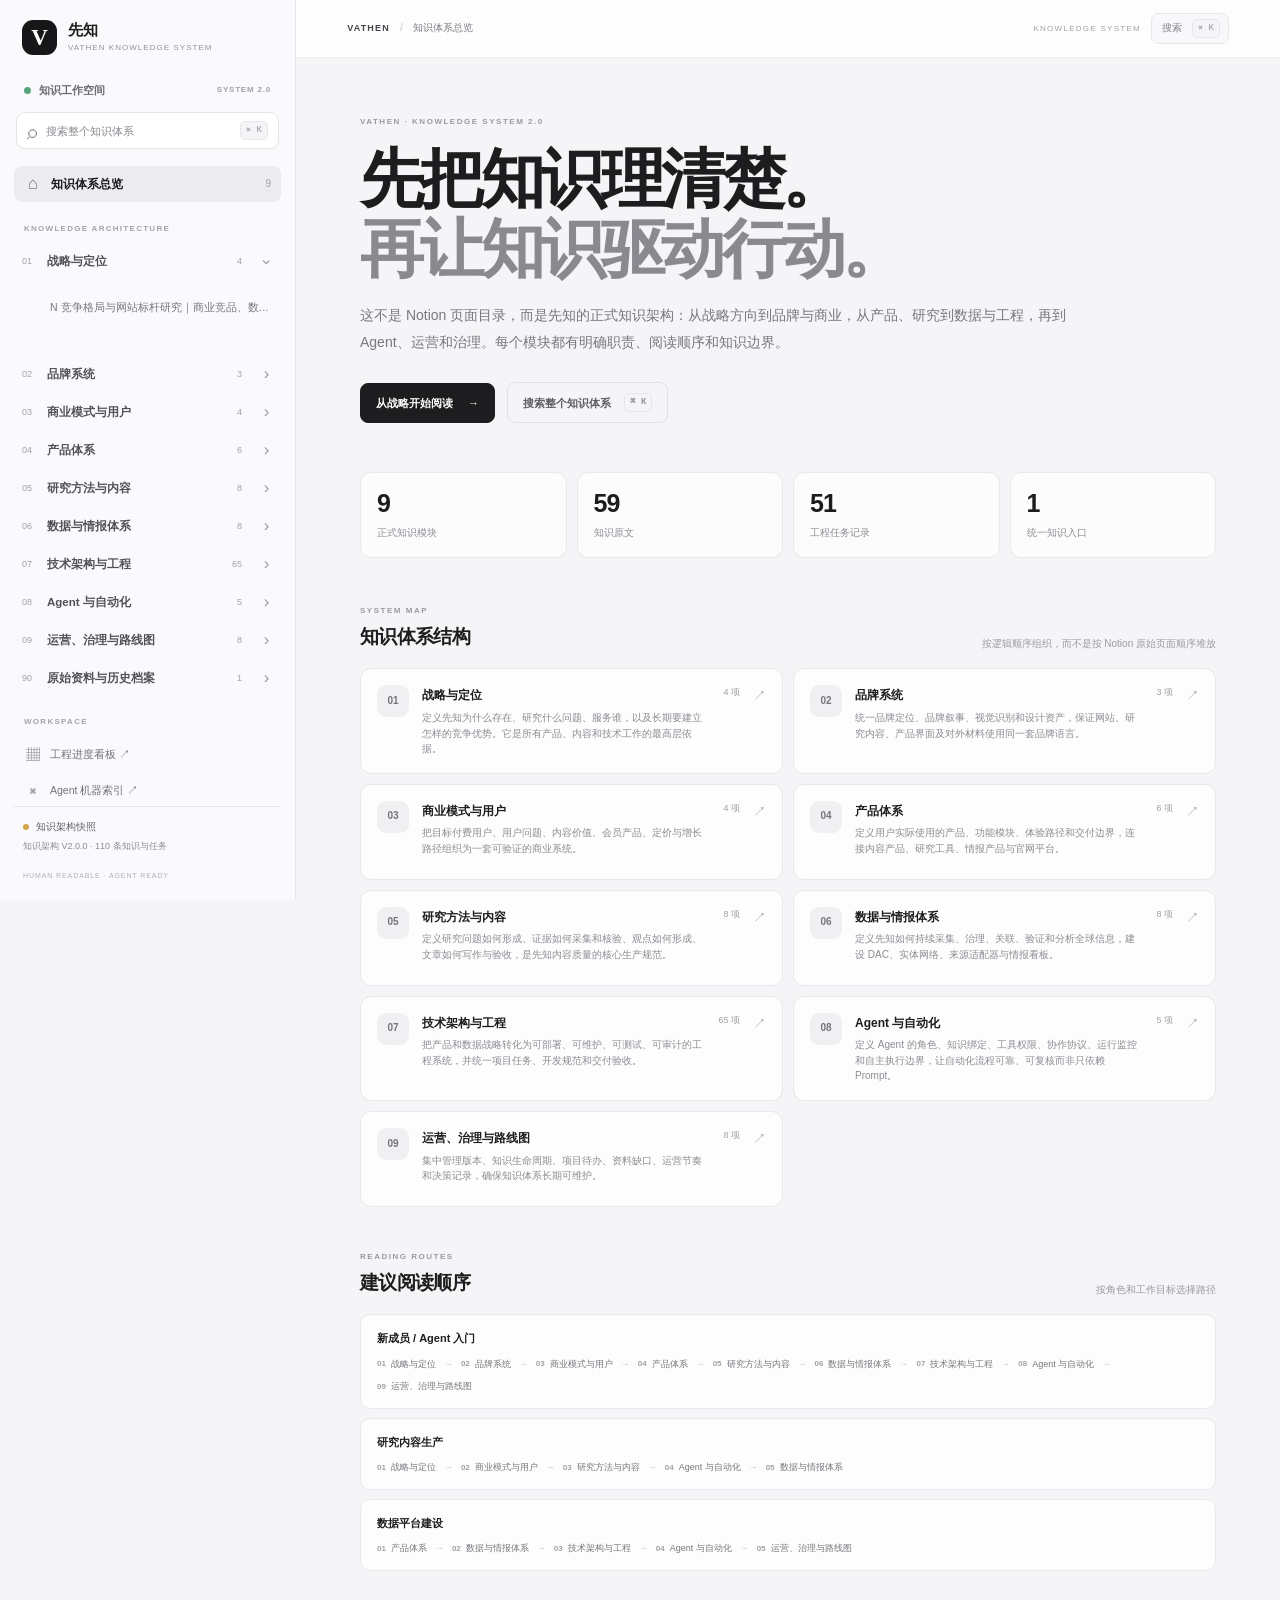
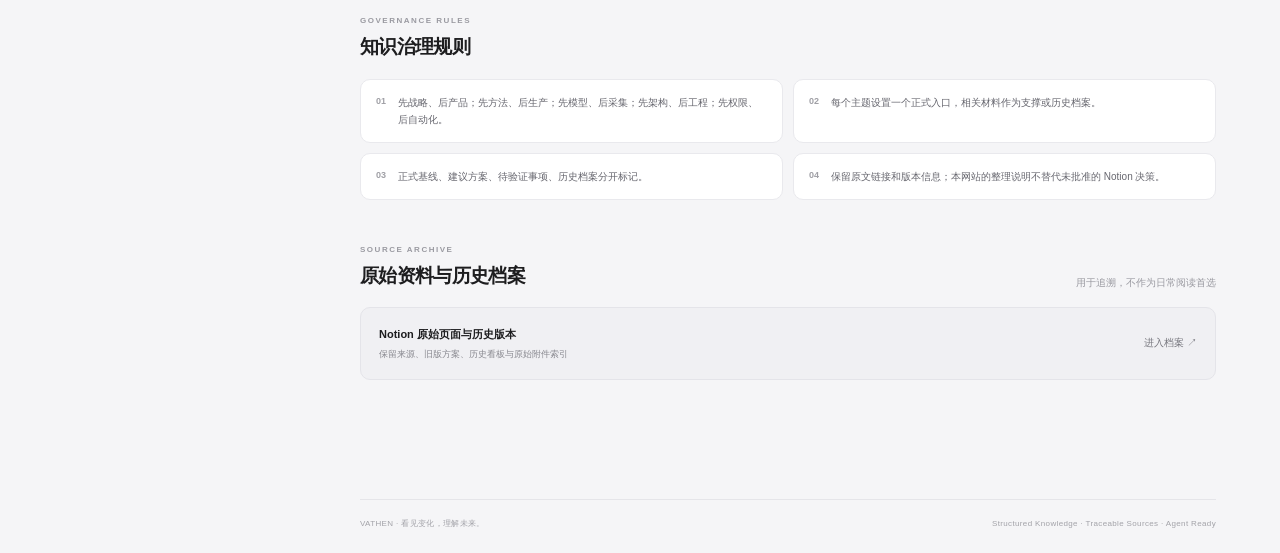
==== commit cde5c981: "feat: reorganize VATHEN into curated knowledge architecture and persistent sidebar" ====
--- a/index.html
+++ b/index.html
@@ -1,2 +1,12 @@
 <!doctype html>
-<html lang="zh-CN"><head><meta charset="utf-8"><meta name="viewport" content="width=device-width,initial-scale=1"><meta name="theme-color" content="#f5f5f7"><meta name="description" content="先知 VATHEN 知识工作台"><title>先知知识工作台 · VATHEN</title><link rel="stylesheet" href="assets/site.css"></head><body><div class="app-shell"><aside class="sidebar" id="sidebar"><div class="sidebar-head"><a class="brand" href="./"><span class="brand-mark">V</span><span class="brand-copy"><strong>先知</strong><small>VATHEN KNOWLEDGE</small></span></a><button class="icon-button mobile-close" id="closeSidebar">×</button></div><div class="workspace-label"><span class="workspace-dot"></span>知识工作空间 <span class="workspace-more">•••</span></div><button class="search-trigger" id="searchTrigger"><span class="search-symbol">⌕</span><span>搜索知识库</span><kbd>⌘ K</kbd></button><nav class="side-nav" aria-label="知识库导航"><button class="nav-home active" id="navHome"><span class="nav-icon">⌂</span>总览<span class="nav-count" id="totalCount">—</span></button><div class="nav-section-label">知识空间 <span>KNOWLEDGE</span></div><div id="categoryNav" class="category-nav"><div class="nav-loading">正在载入知识目录…</div></div><div class="nav-section-label secondary-label">工作台 <span>WORKSPACE</span></div><a class="nav-link" href="knowledge-hub/engineering/"><span class="nav-icon">▦</span>工程看板 <span class="external-mark">↗</span></a><a class="nav-link" href="https://app.notion.com/p/41ef15aabd2c81449df6c78b59537957" target="_blank" rel="noreferrer"><span class="nav-icon">↗</span>Notion 原始知识库</a></nav><div class="sidebar-foot"><div class="sync-state"><span class="sync-dot"></span><span>本地知识快照</span></div><small id="syncMeta">来源：Notion</small><a href="data/agent-index.json" target="_blank">Agent 机器可读索引 ↗</a></div></aside><div class="mobile-scrim" id="mobileScrim"></div><main class="main-area"><header class="topbar"><div class="topbar-left"><button class="icon-button menu-button" id="openSidebar">☰</button><span class="crumb-root">VATHEN</span><span class="crumb-sep">/</span><span id="breadcrumb">知识总览</span></div><div class="topbar-right"><span class="source-pill"><span></span> NOTION SOURCE</span><button class="top-search" id="topSearch">搜索 <kbd>⌘ K</kbd></button></div></header><section class="content-area" id="contentArea" tabindex="-1"><div class="loading-state"><div class="loading-mark">V</div><p>正在整理先知知识…</p></div></section><footer class="page-footer"><span>VATHEN · 看见变化，理解未来。</span><span>Human-readable · Agent-readable · Source-traceable</span></footer></main></div><div class="search-overlay" id="searchOverlay" aria-hidden="true"><div class="search-dialog" role="dialog" aria-modal="true" aria-label="搜索知识库"><div class="search-input-row"><span class="search-symbol">⌕</span><input id="globalSearch" type="search" placeholder="搜索文档、主题或关键词…" autocomplete="off"><kbd>ESC</kbd></div><div class="search-results-label" id="searchResultsLabel">输入关键词开始搜索</div><div class="search-results" id="searchResults"></div><div class="search-hint"><span>↑↓ 选择</span><span>↵ 打开文档</span><span>ESC 关闭</span></div></div></div><script src="assets/app.js" defer></script></body></html>+<html lang="zh-CN"><head><meta charset="utf-8"><meta name="viewport" content="width=device-width,initial-scale=1"><meta name="theme-color" content="#f5f5f7"><meta name="description" content="先知 VATHEN 正式知识体系：战略、品牌、产品、研究、数据、工程与 Agent 的统一知识入口。"><title>先知知识体系 · VATHEN</title><link rel="stylesheet" href="assets/site.css"></head>
+<body><div class="app-shell"><aside class="sidebar" id="sidebar">
+<div class="sidebar-head"><a class="brand" href="./"><span class="brand-mark">V</span><span class="brand-copy"><strong>先知</strong><small>VATHEN KNOWLEDGE SYSTEM</small></span></a><button class="icon-button mobile-close" id="closeSidebar" aria-label="关闭导航">×</button></div>
+<div class="workspace-row"><span class="workspace-dot"></span><span>知识工作空间</span><span class="workspace-state">SYSTEM 2.0</span></div>
+<button class="search-trigger" id="searchTrigger"><span class="search-symbol">⌕</span><span>搜索整个知识体系</span><kbd>⌘ K</kbd></button>
+<nav class="side-nav" aria-label="知识体系导航"><button class="nav-home active" id="navHome"><span class="home-symbol">⌂</span><span>知识体系总览</span><span class="nav-count" id="totalCount">10</span></button><div class="nav-section-label">KNOWLEDGE ARCHITECTURE</div><div id="categoryNav" class="category-nav"><div class="nav-loading">正在载入知识架构…</div></div>
+<div class="nav-section-label utility-label">WORKSPACE</div><a class="nav-link" href="knowledge-hub/engineering/"><span>▦</span>工程进度看板 ↗</a><a class="nav-link" href="data/agent-index.json" target="_blank"><span>⌘</span>Agent 机器索引 ↗</a><a class="nav-link" href="https://app.notion.com/p/41ef15aabd2c81449df6c78b59537957" target="_blank" rel="noreferrer"><span>↗</span>Notion 原始知识库</a></nav>
+<div class="sidebar-foot"><div class="sync-state"><span class="sync-dot"></span><span>知识架构快照</span></div><small id="syncMeta">来源：Notion · 经整理</small><span class="foot-caption">HUMAN READABLE · AGENT READY</span></div></aside><div class="mobile-scrim" id="mobileScrim"></div>
+<main class="main-area"><header class="topbar"><div class="topbar-left"><button class="icon-button menu-button" id="openSidebar" aria-label="打开导航">☰</button><span class="crumb-root">VATHEN</span><span class="crumb-sep">/</span><span id="breadcrumb">知识体系总览</span></div><div class="topbar-right"><span class="topbar-caption">KNOWLEDGE SYSTEM</span><button class="top-search" id="topSearch">搜索 <kbd>⌘ K</kbd></button></div></header>
+<section class="content-area" id="contentArea" tabindex="-1"><div class="loading-state"><div class="loading-mark">V</div><p>正在构建知识体系…</p></div></section><footer class="page-footer"><span>VATHEN · 看见变化，理解未来。</span><span>Structured Knowledge · Traceable Sources · Agent Ready</span></footer></main></div>
+<div class="search-overlay" id="searchOverlay" aria-hidden="true"><div class="search-dialog" role="dialog" aria-modal="true" aria-label="搜索知识体系"><div class="search-input-row"><span class="search-symbol">⌕</span><input id="globalSearch" type="search" placeholder="搜索模块、规范、主题或任务…" autocomplete="off"><kbd>ESC</kbd></div><div class="search-results-label" id="searchResultsLabel">搜索全部知识内容</div><div class="search-results" id="searchResults"></div><div class="search-hint"><span>↑↓ 选择</span><span>↵ 打开文档</span><span>ESC 关闭</span></div></div></div><script src="assets/app.js" defer></script></body></html>
--- a/assets/site.css
+++ b/assets/site.css
@@ -1,5 +1,22 @@
-:root{color-scheme:light;--bg:#f5f5f7;--paper:#fff;--ink:#1d1d1f;--muted:#86868b;--line:#e8e8ed;--soft:#f2f2f5;--accent:#3478f6;--sidebar:286px;--shadow:0 18px 60px rgba(0,0,0,.09)}
-*{box-sizing:border-box}html{scroll-behavior:smooth}body{margin:0;background:var(--bg);color:var(--ink);font:14px/1.6 -apple-system,BlinkMacSystemFont,"SF Pro Text","SF Pro Display","PingFang SC","Microsoft YaHei",sans-serif;-webkit-font-smoothing:antialiased}button,input{font:inherit}button,a{-webkit-tap-highlight-color:transparent}a{color:inherit;text-decoration:none}.sidebar{position:fixed;inset:0 auto 0 0;width:var(--sidebar);background:rgba(250,250,252,.94);border-right:1px solid #e5e5ea;backdrop-filter:saturate(180%) blur(22px);display:flex;flex-direction:column;z-index:20;padding:20px 14px 16px}.sidebar-head{display:flex;align-items:center;justify-content:space-between;padding:0 8px 22px}.brand{display:flex;align-items:center;gap:10px}.brand-mark{width:34px;height:34px;border-radius:10px;background:#171719;color:white;display:grid;place-items:center;font:600 22px Georgia,serif}.brand-copy{display:flex;flex-direction:column;line-height:1.15}.brand-copy strong{font-size:15px}.brand-copy small{font-size:9px;letter-spacing:.16em;color:#85858b;margin-top:5px}.workspace-label{height:36px;padding:0 10px;display:flex;align-items:center;gap:8px;color:#6e6e73;font-size:12px;font-weight:600}.workspace-dot{width:7px;height:7px;background:#4f9b78;border-radius:50%}.workspace-more{margin-left:auto;letter-spacing:2px;color:#aaa}.search-trigger{height:36px;border:1px solid #e3e3e8;background:#fff;border-radius:8px;color:#88888e;display:flex;align-items:center;text-align:left;padding:0 10px;gap:8px;margin:5px 2px 18px;cursor:pointer}.search-trigger:hover,.top-search:hover{border-color:#c9c9d0}.search-symbol{font-size:21px;line-height:1;color:#8b8b91}.search-trigger kbd,.top-search kbd,.search-input-row kbd{margin-left:auto;font-size:10px;color:#9b9ba1;background:#f4f4f6;border:1px solid #e8e8ec;border-radius:4px;padding:1px 5px}.side-nav{overflow:auto;flex:1;scrollbar-width:thin}.nav-home,.nav-link,.category-toggle{width:100%;height:34px;border:0;background:transparent;border-radius:7px;display:flex;align-items:center;gap:9px;padding:0 10px;color:#56565c;text-align:left;font-size:12.5px;cursor:pointer}.nav-home{margin-bottom:18px}.nav-home.active,.nav-link:hover,.category-toggle:hover,.doc-link:hover{background:#ededf1;color:#171719}.nav-icon{width:16px;text-align:center;color:#77777e;font-size:16px}.nav-count{margin-left:auto;color:#9a9aa0;font-size:11px}.nav-section-label{font-size:9px;letter-spacing:.13em;color:#a1a1a7;padding:0 10px 8px;display:flex;justify-content:space-between}.nav-section-label span{font-size:8px;letter-spacing:.14em;color:#c0c0c5}.category-nav{display:flex;flex-direction:column;gap:2px}.category-group{margin:1px 0}.category-toggle{height:33px;font-weight:600}.category-chevron{font-size:10px;color:#9c9ca2;transition:transform .18s}.category-group.open .category-chevron{transform:rotate(90deg)}.category-name{flex:1;white-space:nowrap;overflow:hidden;text-overflow:ellipsis}.category-count{font-size:10px;color:#a0a0a6}.doc-list{display:none;padding:2px 0 6px 20px}.category-group.open .doc-list{display:block}.doc-link{display:block;width:100%;border:0;background:transparent;text-align:left;border-radius:6px;padding:7px 9px 7px 12px;font-size:11.5px;line-height:1.4;color:#73737a;cursor:pointer;white-space:nowrap;overflow:hidden;text-overflow:ellipsis}.doc-link.selected{background:#e8e8ed;color:#1d1d1f;font-weight:600}.sidebar-foot{border-top:1px solid #e7e7eb;padding:13px 9px 0;color:#8b8b91}.sync-state{display:flex;align-items:center;gap:7px;font-size:11px;color:#5f6066}.sync-dot{width:6px;height:6px;background:#d3a44b;border-radius:50%}.sidebar-foot small{display:block;font-size:10px;margin:4px 0 8px}.sidebar-foot a{font-size:10px;color:#6c6c73}.main-area{margin-left:var(--sidebar);min-height:100vh;display:flex;flex-direction:column}.topbar{height:58px;position:sticky;top:0;z-index:10;background:rgba(255,255,255,.78);backdrop-filter:blur(20px) saturate(180%);border-bottom:1px solid rgba(0,0,0,.055);display:flex;align-items:center;justify-content:space-between;padding:0 clamp(22px,4vw,58px)}.topbar-left,.topbar-right{display:flex;align-items:center;gap:10px;color:#77777e;font-size:11px}.crumb-root{font-weight:700;letter-spacing:.12em;color:#45454b;font-size:10px}.crumb-sep{color:#c3c3c8}.topbar-right{gap:18px}.source-pill{font-size:9px;letter-spacing:.12em;color:#88888e;display:flex;align-items:center;gap:6px}.source-pill span{width:5px;height:5px;background:#4c9a78;border-radius:50%}.top-search{border:1px solid #e7e7eb;background:#f7f7f9;border-radius:6px;padding:5px 8px 5px 10px;color:#8a8a90;font-size:11px;display:flex;gap:12px;align-items:center;cursor:pointer}.content-area{flex:1;width:100%;max-width:1480px;margin:0 auto;padding:52px clamp(24px,5vw,76px) 72px}.page-footer{border-top:1px solid #e5e5e9;margin:0 clamp(24px,5vw,76px);padding:18px 0 24px;display:flex;justify-content:space-between;color:#a0a0a5;font-size:9px;letter-spacing:.04em}.hero-kicker,.eyebrow{font-size:10px;letter-spacing:.18em;color:#8a8a90;font-weight:650}.hero-title{font-size:clamp(38px,5vw,66px);line-height:1.08;letter-spacing:-.055em;font-weight:650;margin:17px 0 16px;max-width:850px}.hero-title span{color:#8c8c92}.hero-desc{font-size:15px;line-height:1.9;color:#77777e;max-width:680px;margin:0}.hero-actions{display:flex;gap:10px;margin:28px 0 42px;flex-wrap:wrap}.primary-action,.secondary-action{border-radius:7px;padding:10px 15px;font-size:12px;font-weight:600}.primary-action{background:#1d1d1f;color:white}.secondary-action{border:1px solid #dedee3;color:#55555b;background:rgba(255,255,255,.65)}.stat-row{display:grid;grid-template-columns:repeat(3,minmax(0,1fr));gap:12px;margin:26px 0 32px}.stat-card{background:rgba(255,255,255,.78);border:1px solid #e9e9ed;border-radius:12px;padding:17px 18px}.stat-card strong{font-size:25px;letter-spacing:-.04em;display:block;font-weight:650}.stat-card span{font-size:11px;color:#88888e}.section-heading{display:flex;align-items:end;justify-content:space-between;margin:42px 0 15px}.section-heading h2{font-size:18px;letter-spacing:-.025em;margin:0;font-weight:650}.section-heading p{font-size:11px;color:#99999f;margin:0}.category-cards{display:grid;grid-template-columns:repeat(2,minmax(0,1fr));gap:11px}.category-card{display:flex;align-items:center;gap:13px;background:rgba(255,255,255,.82);border:1px solid #e9e9ed;border-radius:10px;padding:15px 16px;cursor:pointer;text-align:left}.category-card:hover{border-color:#c9c9d0;transform:translateY(-1px)}.category-number{width:32px;height:32px;border-radius:9px;background:#f0f0f3;display:grid;place-items:center;color:#6c6c72;font-size:10px;font-weight:650}.category-card-copy{flex:1;min-width:0}.category-card-copy strong{font-size:13px;display:block}.category-card-copy small{font-size:10px;color:#99999f}.category-card-count{font-size:10px;color:#a0a0a6}.category-card-arrow{color:#b1b1b6;font-size:15px}.doc-head{max-width:940px;margin:5px auto 0}.doc-meta{display:flex;align-items:center;gap:9px;flex-wrap:wrap;color:#99999f;font-size:10px;margin-bottom:18px}.doc-meta a{color:#77777e;text-decoration:underline;text-underline-offset:3px}.doc-category{background:#efeff2;border-radius:4px;padding:3px 7px;color:#696970}.doc-title{font-size:clamp(30px,3.7vw,48px);letter-spacing:-.045em;line-height:1.18;font-weight:650;margin:0 0 15px;max-width:900px}.doc-summary{font-size:14px;color:#7e7e84;line-height:1.8;margin:0 0 30px;max-width:800px}.doc-layout{display:grid;grid-template-columns:minmax(0,1fr) 175px;gap:54px;max-width:1120px;margin:0 auto}.article-body{min-width:0;max-width:820px;background:rgba(255,255,255,.84);border:1px solid #e9e9ed;border-radius:12px;padding:clamp(22px,3.5vw,46px);font-size:14px;line-height:1.95;color:#37373c;overflow-wrap:anywhere}.article-body h1,.article-body h2,.article-body h3{color:#1d1d1f;letter-spacing:-.03em;line-height:1.35;font-weight:650}.article-body h1{font-size:25px;margin:30px 0 12px}.article-body h2{font-size:20px;margin:31px 0 11px}.article-body h3{font-size:16px;margin:24px 0 8px}.article-body p{margin:0 0 14px}.article-body ul,.article-body ol{padding-left:22px;margin:7px 0 18px}.article-body li{padding-left:3px;margin:4px 0}.article-body a{color:#286bd6;text-decoration:underline;text-decoration-color:#c7d8f6;text-underline-offset:3px}.article-body blockquote{margin:20px 0;padding:4px 0 4px 17px;border-left:2px solid #c9c9d0;color:#73737a}.article-body hr{border:0;border-top:1px solid #e8e8ed;margin:25px 0}.article-body pre{background:#f5f5f7;border:1px solid #e8e8ed;border-radius:8px;padding:15px;overflow:auto;font-size:12px;line-height:1.7}.article-body code{font-family:ui-monospace,SFMono-Regular,Menlo,monospace;background:#f1f1f4;border-radius:4px;padding:2px 5px;font-size:.9em}.article-body pre code{padding:0;background:transparent}.article-body table{width:100%;border-collapse:collapse;font-size:12px;margin:18px 0}.article-body th,.article-body td{border:1px solid #e7e7eb;padding:8px 10px;text-align:left;vertical-align:top}.article-body th{background:#f5f5f7;font-weight:650}.toc{position:sticky;top:84px;align-self:start;padding-top:7px}.toc-title{font-size:9px;letter-spacing:.14em;color:#a1a1a6;margin-bottom:10px}.toc a{display:block;font-size:10px;color:#929299;line-height:1.5;padding:5px 0 5px 9px;border-left:1px solid #e2e2e7}.toc a.level-3{padding-left:17px}.category-view-head{margin:5px 0 26px}.category-view-head h1{font-size:38px;letter-spacing:-.045em;margin:10px 0}.category-view-head p{color:#85858b;font-size:13px}.category-doc-grid{display:grid;grid-template-columns:repeat(2,minmax(0,1fr));gap:10px}.category-doc-card{background:#fff;border:1px solid #e9e9ed;border-radius:9px;padding:15px 16px;text-align:left;cursor:pointer}.category-doc-card:hover{border-color:#c7c7ce}.category-doc-card strong{font-size:12px;display:block;line-height:1.5}.category-doc-card small{display:block;color:#99999f;font-size:10px;margin-top:7px}.doc-bottom{max-width:1120px;margin:20px auto 0;display:flex;justify-content:space-between;align-items:center;color:#99999f;font-size:10px}.doc-bottom a{color:#6b6b72;text-decoration:underline;text-underline-offset:3px}.empty-state,.loading-state{padding:50px 20px;text-align:center;color:#909096}.loading-state{min-height:50vh;display:grid;place-content:center}.loading-mark{margin:auto;width:40px;height:40px;background:#1d1d1f;color:white;border-radius:12px;display:grid;place-items:center;font:24px Georgia,serif}.search-overlay{position:fixed;inset:0;z-index:50;background:rgba(20,20,22,.28);backdrop-filter:blur(8px);display:none;align-items:flex-start;justify-content:center;padding:13vh 18px 20px}.search-overlay.open{display:flex}.search-dialog{width:min(620px,100%);background:#fff;border:1px solid #e4e4e9;border-radius:13px;box-shadow:var(--shadow);overflow:hidden}.search-input-row{height:58px;display:flex;align-items:center;gap:12px;padding:0 18px;border-bottom:1px solid #eeeef1}.search-input-row input{border:0;outline:0;flex:1;font-size:15px;color:#252529}.search-results-label{padding:13px 18px 7px;color:#a0a0a5;font-size:10px}.search-results{max-height:48vh;overflow:auto;padding:0 8px 8px}.search-result{display:flex;align-items:center;gap:10px;width:100%;border:0;background:transparent;border-radius:7px;padding:10px;text-align:left;cursor:pointer}.search-result:hover,.search-result.active{background:#f2f2f5}.result-icon{width:29px;height:29px;border-radius:7px;background:#f0f0f3;display:grid;place-items:center;color:#77777e;font-size:12px}.result-copy{flex:1;min-width:0}.result-copy strong{display:block;font-size:12px;white-space:nowrap;overflow:hidden;text-overflow:ellipsis}.result-copy small{display:block;font-size:10px;color:#99999f;margin-top:2px}.result-arrow{color:#b1b1b6}.search-hint{height:36px;border-top:1px solid #eeeef1;display:flex;align-items:center;justify-content:flex-end;gap:16px;padding:0 16px;color:#a0a0a5;font-size:9px}.icon-button{border:0;background:transparent;color:#77777e;font-size:19px;cursor:pointer;padding:5px}.menu-button,.mobile-close,.mobile-scrim{display:none}.nav-loading{padding:12px;color:#aaa;font-size:11px}
-@media(max-width:1050px){.doc-layout{grid-template-columns:minmax(0,1fr) 145px;gap:24px}.content-area{padding-left:34px;padding-right:34px}}
-@media(max-width:760px){:root{--sidebar:min(310px,86vw)}.sidebar{transform:translateX(-105%);transition:transform .22s ease}.sidebar.mobile-open{transform:translateX(0);box-shadow:8px 0 30px rgba(0,0,0,.12)}.mobile-scrim.show{display:block;position:fixed;inset:0;background:rgba(0,0,0,.2);z-index:19}.main-area{margin-left:0}.mobile-close,.menu-button{display:block}.topbar{height:54px;padding:0 17px}.topbar-right{gap:0}.source-pill{display:none}.top-search{padding:5px 7px}.top-search kbd{display:none}.content-area{padding:34px 18px 50px}.hero-title{font-size:42px}.hero-desc{font-size:13px}.stat-row{gap:7px}.stat-card{padding:13px 12px}.stat-card strong{font-size:21px}.stat-card span{font-size:9px}.category-cards,.category-doc-grid{grid-template-columns:1fr}.doc-layout{display:block}.toc{display:none}.article-body{padding:22px 19px;font-size:13px}.doc-title{font-size:32px}.doc-summary{font-size:13px}.page-footer{margin:0 18px;gap:6px;flex-direction:column}.topbar-left{font-size:10px}}
+:root{color-scheme:light;--bg:#f5f5f7;--paper:#fff;--ink:#1d1d1f;--muted:#77777e;--soft:#f0f0f3;--line:#e6e6eb;--accent:#1769e0;--sidebar:296px;--radius:14px}
+*{box-sizing:border-box}html{scroll-behavior:smooth}body{margin:0;background:var(--bg);color:var(--ink);font:14px/1.65 -apple-system,BlinkMacSystemFont,"SF Pro Text","SF Pro Display","PingFang SC","Microsoft YaHei",sans-serif;-webkit-font-smoothing:antialiased}button,input{font:inherit}button,a{-webkit-tap-highlight-color:transparent}button{color:inherit}a{color:inherit;text-decoration:none}
+.app-shell{min-height:100vh}.sidebar{position:fixed;inset:0 auto 0 0;width:var(--sidebar);z-index:30;display:flex;flex-direction:column;padding:18px 14px 15px;background:rgba(250,250,252,.94);border-right:1px solid #e5e5ea;backdrop-filter:blur(24px) saturate(180%);-webkit-backdrop-filter:blur(24px) saturate(180%)}
+.sidebar-head{display:flex;align-items:center;justify-content:space-between;padding:2px 8px 19px}.brand{display:flex;align-items:center;gap:11px}.brand-mark{width:35px;height:35px;border-radius:11px;background:#171719;color:#fff;display:grid;place-items:center;font:600 23px Georgia,serif}.brand-copy{display:flex;flex-direction:column;line-height:1.12}.brand-copy strong{font-size:15px;letter-spacing:.02em}.brand-copy small{font-size:8px;letter-spacing:.13em;color:#929299;margin-top:5px}
+.workspace-row{display:flex;align-items:center;gap:8px;padding:7px 10px 10px;color:#696970;font-size:11px;font-weight:600}.workspace-dot,.sync-dot{width:7px;height:7px;border-radius:50%;background:#54a47c}.workspace-state{margin-left:auto;color:#a1a1a7;font-size:8px;letter-spacing:.1em}
+.search-trigger{height:37px;margin:3px 2px 17px;border:1px solid #e4e4e9;background:#fff;border-radius:9px;display:flex;align-items:center;gap:9px;padding:0 10px;color:#898990;text-align:left;font-size:11px;cursor:pointer;box-shadow:0 1px 2px rgba(0,0,0,.025)}.search-trigger:hover,.top-search:hover{border-color:#c9c9d0}.search-symbol{font-size:20px;line-height:1;color:#88888f}.search-trigger kbd,.top-search kbd,.quiet-button kbd,.search-input-row kbd{margin-left:auto;font-size:9px;color:#96969d;background:#f5f5f7;border:1px solid #e7e7eb;border-radius:5px;padding:1px 5px}
+.side-nav{overflow-y:auto;flex:1;scrollbar-width:thin;scrollbar-color:#d8d8dd transparent}.nav-home,.nav-link{width:100%;min-height:36px;border:0;background:transparent;border-radius:8px;display:flex;align-items:center;gap:9px;padding:0 10px;color:#56565d;text-align:left;font-size:11.5px;cursor:pointer}.nav-home{margin-bottom:20px;font-weight:650}.nav-home.active,.nav-home:hover,.nav-link:hover{background:#ececf0;color:#171719}.home-symbol{width:18px;text-align:center;font-size:17px;color:#74747b}.nav-count{margin-left:auto;color:#a0a0a6;font-size:10px;font-weight:500}.nav-section-label{padding:0 10px 9px;color:#a3a3a9;font-size:8px;letter-spacing:.16em;font-weight:650}.category-nav{display:flex;flex-direction:column;gap:3px}.nav-group{border-radius:9px}.nav-row{display:flex;align-items:center;gap:2px}.nav-main{height:35px;flex:1;min-width:0;border:0;background:transparent;border-radius:8px;display:flex;align-items:center;gap:8px;padding:0 8px;text-align:left;cursor:pointer;color:#515159}.nav-main:hover,.nav-expand:hover{background:#ededf1}.nav-main.current{background:#e9e9ee;color:#171719}.nav-number{font-size:9px;font-variant-numeric:tabular-nums;color:#a0a0a6;width:17px}.nav-title{font-size:11.5px;font-weight:600;white-space:nowrap;overflow:hidden;text-overflow:ellipsis;flex:1}.nav-total{font-size:9px;color:#a2a2a8}.nav-expand{width:29px;height:30px;border:0;background:transparent;border-radius:7px;color:#9a9aa1;cursor:pointer}.nav-expand span{display:block;font-size:17px;transform:rotate(0);transition:transform .16s}.nav-group.expanded .nav-expand span{transform:rotate(90deg)}.nav-children{display:none;padding:3px 0 8px 28px}.nav-group.expanded .nav-children{display:block}.nav-doc,.nav-more{display:block;width:100%;border:0;background:transparent;border-radius:6px;padding:6px 8px;text-align:left;color:#77777f;font-size:10.5px;line-height:1.45;cursor:pointer;white-space:nowrap;overflow:hidden;text-overflow:ellipsis}.nav-doc:hover,.nav-more:hover{background:#ededf1;color:#222}.nav-doc.current{background:#e6e6eb;color:#1d1d1f;font-weight:650}.nav-more{color:#3474d5;font-size:9.5px;margin-top:2px}.utility-label{margin-top:19px}.nav-link{font-size:10.5px;color:#72727a}.nav-link span{width:17px;text-align:center;font-size:14px;color:#8a8a91}
+.sidebar-foot{border-top:1px solid #e6e6eb;padding:12px 9px 0;color:#8b8b92}.sync-state{display:flex;align-items:center;gap:7px;font-size:10px;color:#626269}.sync-dot{width:6px;height:6px;background:#d3a44b}.sidebar-foot small{display:block;font-size:9px;margin:4px 0 8px}.foot-caption{font-size:7px;letter-spacing:.13em;color:#b0b0b6}
+.main-area{margin-left:var(--sidebar);min-height:100vh;display:flex;flex-direction:column}.topbar{height:58px;position:sticky;top:0;z-index:15;background:rgba(255,255,255,.82);backdrop-filter:blur(20px) saturate(180%);border-bottom:1px solid rgba(0,0,0,.055);display:flex;align-items:center;justify-content:space-between;padding:0 clamp(24px,4vw,64px)}.topbar-left,.topbar-right{display:flex;align-items:center;gap:10px;color:#7c7c83;font-size:10px}.crumb-root{font-size:9px;letter-spacing:.13em;font-weight:750;color:#44444a}.crumb-sep{color:#c4c4c9}.topbar-caption{font-size:8px;letter-spacing:.16em;color:#a1a1a7}.top-search{border:1px solid #e6e6eb;background:#f8f8fa;border-radius:7px;padding:5px 8px 5px 10px;color:#85858c;font-size:10px;display:flex;gap:10px;align-items:center;cursor:pointer}.content-area{flex:1;width:100%;max-width:1560px;margin:0 auto;padding:48px clamp(26px,5vw,78px) 76px}.page-footer{border-top:1px solid #e5e5e9;margin:0 clamp(26px,5vw,78px);padding:17px 0 23px;display:flex;justify-content:space-between;color:#a2a2a8;font-size:8px;letter-spacing:.045em}
+.eyebrow{font-size:8px;letter-spacing:.19em;color:#9a9aa1;font-weight:750}.home-intro{max-width:900px;padding:9px 0 18px}.home-intro h1{font-size:clamp(40px,5vw,67px);line-height:1.09;letter-spacing:-.058em;font-weight:650;margin:17px 0 17px}.home-intro h1 span{color:#898990}.home-intro>p{max-width:720px;font-size:14px;line-height:1.95;color:#77777e;margin:0}.intro-actions{display:flex;align-items:center;gap:12px;flex-wrap:wrap;margin-top:26px}.primary-button,.quiet-button{border-radius:8px;padding:10px 15px;font-size:11px;font-weight:650;cursor:pointer}.primary-button{background:#1d1d1f;color:#fff;border:1px solid #1d1d1f}.primary-button:hover{background:#333}.primary-button span{margin-left:12px}.quiet-button{background:transparent;border:1px solid #e0e0e5;color:#5c5c63;display:flex;align-items:center;gap:13px}.overview-metrics{display:grid;grid-template-columns:repeat(4,minmax(0,1fr));gap:10px;margin:31px 0 46px}.overview-metrics>div{background:rgba(255,255,255,.72);border:1px solid #e9e9ed;border-radius:11px;padding:14px 16px}.overview-metrics strong{display:block;font-size:25px;line-height:1.3;letter-spacing:-.04em;font-weight:650}.overview-metrics span{font-size:10px;color:#8d8d94}
+.home-section{margin:43px 0}.section-heading{display:flex;align-items:end;justify-content:space-between;gap:20px;margin-bottom:16px}.section-heading h2{font-size:19px;letter-spacing:-.035em;margin:4px 0 0;font-weight:650}.section-heading>p{font-size:10px;color:#9999a0;margin:0}.domain-grid{display:grid;grid-template-columns:repeat(2,minmax(0,1fr));gap:10px}.domain-card{display:flex;align-items:flex-start;gap:13px;min-height:96px;padding:16px;background:rgba(255,255,255,.84);border:1px solid #e8e8ed;border-radius:11px;text-align:left;cursor:pointer;transition:border-color .16s,transform .16s}.domain-card:hover,.knowledge-card:hover{border-color:#c7c7ce;transform:translateY(-1px)}.domain-number{width:32px;height:32px;flex:0 0 32px;border-radius:9px;background:#f0f0f3;display:grid;place-items:center;font-size:10px;color:#74747b;font-weight:700}.domain-copy{flex:1;min-width:0}.domain-copy strong{display:block;font-size:12px;font-weight:650;margin:1px 0 4px}.domain-copy small{display:block;color:#8b8b92;font-size:10px;line-height:1.55}.domain-count{white-space:nowrap;color:#a0a0a6;font-size:9px}.domain-arrow{color:#a6a6ad;font-size:13px}
+.path-grid{display:grid;grid-template-columns:1fr;gap:9px}.path-card{background:rgba(255,255,255,.8);border:1px solid #e8e8ed;border-radius:10px;padding:14px 16px}.path-title{font-size:11px;font-weight:650;margin-bottom:9px}.path-steps{display:flex;align-items:center;gap:8px;flex-wrap:wrap;color:#77777e;font-size:9px}.path-steps span{display:inline-flex;align-items:center;gap:5px}.path-steps b{font-size:8px;color:#a1a1a7}.path-steps i{font-style:normal;color:#c0c0c6}.principle-grid{display:grid;grid-template-columns:repeat(2,minmax(0,1fr));gap:10px}.principle-grid>div{display:flex;gap:12px;align-items:flex-start;padding:14px 15px;background:#fff;border:1px solid #e9e9ed;border-radius:10px}.principle-grid b{font-size:9px;color:#a0a0a6}.principle-grid p{font-size:10px;color:#66666e;margin:0;line-height:1.7}.archive-banner{width:100%;display:flex;align-items:center;justify-content:space-between;padding:17px 18px;background:#f0f0f3;border:1px solid #e4e4e9;border-radius:10px;text-align:left;cursor:pointer}.archive-banner b,.archive-banner small{display:block}.archive-banner b{font-size:11px}.archive-banner small{font-size:9px;color:#88888f;margin-top:4px}.archive-banner>span+span{font-size:10px;color:#77777e}
+.section-hero{padding:4px 0 28px;border-bottom:1px solid #e6e6eb}.section-hero h1{font-size:clamp(34px,4vw,49px);line-height:1.15;letter-spacing:-.05em;margin:10px 0 13px;font-weight:650}.section-purpose{max-width:880px;color:#72727a;font-size:13px;line-height:1.9;margin:0}.section-order{display:flex;gap:11px;align-items:flex-start;margin-top:18px;color:#55555d;font-size:10px}.section-order span{background:#ededf1;color:#66666d;border-radius:5px;padding:3px 7px;white-space:nowrap;font-size:9px}
+.section-body-grid{display:grid;grid-template-columns:minmax(0,1fr) 238px;gap:30px;margin-top:27px}.section-main{min-width:0}.knowledge-block{margin:0 0 36px}.block-heading{display:flex;align-items:end;justify-content:space-between;margin-bottom:13px}.block-heading h2{font-size:17px;margin:4px 0 0;letter-spacing:-.025em}.block-heading>span{font-size:9px;color:#9b9ba2}.knowledge-grid{display:grid;grid-template-columns:repeat(2,minmax(0,1fr));gap:10px}.knowledge-card{position:relative;display:flex;flex-direction:column;align-items:stretch;gap:9px;min-height:120px;padding:13px 14px 14px;background:rgba(255,255,255,.86);border:1px solid #e8e8ed;border-radius:10px;text-align:left;cursor:pointer;transition:border-color .16s,transform .16s}.knowledge-card strong{font-size:11px;line-height:1.55;font-weight:650;padding-right:15px}.knowledge-card-top{display:flex;align-items:center;justify-content:space-between;gap:6px}.kind-tag,.status-tag{font-size:8px;color:#83838a;background:#f1f1f4;border-radius:4px;padding:2px 6px;white-space:nowrap}.status-tag{background:#f7f7f8;color:#929299;max-width:55%;overflow:hidden;text-overflow:ellipsis}.knowledge-card-meta{font-size:9px;color:#9999a0;margin-top:auto}.card-arrow{position:absolute;right:13px;bottom:11px;color:#b1b1b7;font-size:11px}.knowledge-card.task{min-height:100px}.block-note{font-size:10px;color:#8c8c93;margin:-3px 0 12px}.task-collection{margin:10px 0;background:rgba(255,255,255,.72);border:1px solid #e7e7eb;border-radius:10px;overflow:hidden}.task-collection summary{display:flex;align-items:center;gap:10px;padding:13px 15px;cursor:pointer;list-style:none;font-size:10px}.task-collection summary::-webkit-details-marker{display:none}.task-collection summary span{font-weight:650}.task-collection summary b{margin-left:auto;color:#9999a0;font-size:9px;font-weight:500}.task-collection summary i{font-style:normal;color:#3474d5;font-size:9px}.task-collection[open] summary{border-bottom:1px solid #ededf0}.task-grid{padding:11px;display:grid;grid-template-columns:repeat(2,minmax(0,1fr));gap:8px}
+.section-aside{display:flex;flex-direction:column;gap:11px;align-self:start;position:sticky;top:78px}.aside-card{background:rgba(255,255,255,.82);border:1px solid #e8e8ed;border-radius:10px;padding:15px}.aside-card h3{font-size:12px;margin:6px 0 12px}.reading-list,.rule-list{padding:0;margin:0;list-style:none}.reading-list li{display:flex;gap:9px;padding:7px 0;border-top:1px solid #f0f0f2;font-size:9px;color:#686870;line-height:1.5}.reading-list li b{font-size:8px;color:#a4a4aa}.rule-list li{display:flex;gap:8px;padding:6px 0;font-size:9px;line-height:1.6;color:#686870}.rule-list li span{color:#a4a4aa;font-size:8px}.aside-source p{font-size:9px;line-height:1.7;color:#83838a;margin:8px 0 10px}.aside-source a{font-size:9px;color:#3474d5}
+.document-header{max-width:1000px;margin:2px auto 25px}.doc-breadcrumb{display:flex;align-items:center;gap:8px;color:#a0a0a6;font-size:9px;margin-bottom:20px}.doc-breadcrumb button{border:0;background:transparent;color:#3474d5;cursor:pointer;padding:0}.doc-label-row{display:flex;gap:7px;margin-bottom:12px}.doc-label{font-size:8px;background:#ededf1;color:#686870;border-radius:4px;padding:3px 7px}.doc-label.neutral{background:#f7f7f8;color:#9999a0}.document-header h1{font-size:clamp(29px,3.5vw,45px);line-height:1.2;letter-spacing:-.045em;font-weight:650;margin:0 0 15px;max-width:920px}.document-subline{display:flex;gap:13px;flex-wrap:wrap;color:#9a9aa1;font-size:9px}.source-link{display:inline-block;margin-top:14px;color:#3474d5;font-size:10px}.document-layout{display:grid;grid-template-columns:minmax(0,1fr) 190px;gap:30px;max-width:1160px;margin:0 auto}.article-body{min-width:0;background:rgba(255,255,255,.88);border:1px solid #e8e8ed;border-radius:12px;padding:clamp(22px,3.4vw,45px);font-size:13px;line-height:1.95;color:#37373c;overflow-wrap:anywhere}.article-body h1,.article-body h2,.article-body h3{color:#1d1d1f;letter-spacing:-.03em;line-height:1.4;font-weight:650}.article-body h1{font-size:24px;margin:30px 0 12px}.article-body h2{font-size:19px;margin:30px 0 11px}.article-body h3{font-size:15px;margin:22px 0 8px}.article-body p{margin:0 0 14px}.article-body ul,.article-body ol{padding-left:22px;margin:7px 0 18px}.article-body li{padding-left:3px;margin:4px 0}.article-body a{color:#286bd6;text-decoration:underline;text-decoration-color:#c7d8f6;text-underline-offset:3px}.article-body blockquote{margin:19px 0;padding:5px 0 5px 16px;border-left:2px solid #c9c9d0;color:#73737a}.article-body hr{border:0;border-top:1px solid #e8e8ed;margin:25px 0}.article-body pre{background:#f5f5f7;border:1px solid #e8e8ed;border-radius:8px;padding:14px;overflow:auto;font-size:11px;line-height:1.7}.article-body code{font-family:ui-monospace,SFMono-Regular,Menlo,monospace;background:#f1f1f4;border-radius:4px;padding:2px 5px;font-size:.9em}.article-body pre code{padding:0;background:transparent}.table-scroll{max-width:100%;overflow-x:auto}.article-body table{width:100%;border-collapse:collapse;font-size:11px;margin:17px 0}.article-body th,.article-body td{border:1px solid #e7e7eb;padding:8px 9px;text-align:left;vertical-align:top}.article-body th{background:#f5f5f7;font-weight:650}.toc-panel{position:sticky;top:80px;align-self:start;padding:10px 0}.toc-panel>a{display:block;font-size:9px;color:#8a8a91;line-height:1.55;padding:6px 0 6px 10px;border-left:1px solid #e2e2e7}.toc-panel>a.level-3{padding-left:18px}.document-end{max-width:1160px;margin:19px auto 0;padding-top:12px;border-top:1px solid #e7e7eb;display:flex;justify-content:space-between;color:#a0a0a6;font-size:9px}.document-end button{border:0;background:transparent;color:#3474d5;font-size:9px;cursor:pointer}
+.search-overlay{position:fixed;inset:0;z-index:60;background:rgba(20,20,22,.28);backdrop-filter:blur(8px);display:none;align-items:flex-start;justify-content:center;padding:13vh 18px 20px}.search-overlay.open{display:flex}.search-dialog{width:min(640px,100%);background:#fff;border:1px solid #e4e4e9;border-radius:13px;box-shadow:0 22px 70px rgba(0,0,0,.14);overflow:hidden}.search-input-row{height:58px;display:flex;align-items:center;gap:12px;padding:0 18px;border-bottom:1px solid #eeeef1}.search-input-row input{border:0;outline:0;flex:1;font-size:14px;color:#252529}.search-results-label{padding:13px 18px 7px;color:#a0a0a5;font-size:9px}.search-results{max-height:48vh;overflow:auto;padding:0 8px 8px}.search-result{display:flex;align-items:center;gap:11px;width:100%;border:0;background:transparent;border-radius:7px;padding:10px;text-align:left;cursor:pointer}.search-result:hover,.search-result.active{background:#f2f2f5}.search-result-index{width:24px;color:#aaa;font-size:9px}.search-result-copy{flex:1;min-width:0}.search-result-copy b{display:block;font-size:11px;white-space:nowrap;overflow:hidden;text-overflow:ellipsis}.search-result-copy small{display:block;font-size:9px;color:#99999f;margin-top:2px}.search-hint{height:36px;border-top:1px solid #eeeef1;display:flex;align-items:center;justify-content:flex-end;gap:16px;padding:0 16px;color:#a0a0a5;font-size:8px}
+.loading-state{min-height:50vh;display:grid;place-content:center;text-align:center;color:#909096}.loading-mark{margin:auto;width:40px;height:40px;background:#1d1d1f;color:white;border-radius:12px;display:grid;place-items:center;font:24px Georgia,serif}.error-panel{padding:60px 20px;text-align:center;color:#777}.icon-button{border:0;background:transparent;color:#77777e;font-size:19px;cursor:pointer;padding:5px}.menu-button,.mobile-close,.mobile-scrim{display:none}.nav-loading{padding:12px;color:#aaa;font-size:10px}
+@media(max-width:1120px){.section-body-grid{grid-template-columns:minmax(0,1fr) 210px;gap:20px}.document-layout{grid-template-columns:minmax(0,1fr) 150px;gap:20px}.content-area{padding-left:34px;padding-right:34px}}
+@media(max-width:850px){:root{--sidebar:min(310px,88vw)}.sidebar{transform:translateX(-105%);transition:transform .22s ease}.sidebar.mobile-open{transform:translateX(0);box-shadow:8px 0 30px rgba(0,0,0,.12)}.mobile-scrim.show{display:block;position:fixed;inset:0;background:rgba(0,0,0,.2);z-index:29}.main-area{margin-left:0}.mobile-close,.menu-button{display:block}.topbar{height:54px;padding:0 17px}.topbar-caption{display:none}.topbar-right{gap:0}.top-search{padding:5px 7px}.top-search kbd{display:none}.content-area{padding:34px 19px 52px}.home-intro h1{font-size:43px}.home-intro>p{font-size:12px}.overview-metrics{grid-template-columns:repeat(2,minmax(0,1fr));gap:8px}.domain-grid,.knowledge-grid,.principle-grid{grid-template-columns:1fr}.section-body-grid{display:block}.section-aside{position:static;display:grid;grid-template-columns:repeat(2,minmax(0,1fr));margin-top:25px}.aside-source{grid-column:1/-1}.document-layout{display:block}.toc-panel{display:none}.article-body{padding:22px 19px;font-size:12px}.document-header h1{font-size:31px}.task-grid{grid-template-columns:1fr}.page-footer{margin:0 19px;gap:6px;flex-direction:column}.topbar-left{font-size:9px}}
+@media(max-width:520px){.domain-card{min-height:90px;padding:13px}.domain-copy small{font-size:9px}.section-aside{grid-template-columns:1fr}.aside-source{grid-column:auto}.path-steps{line-height:1.7}.section-heading{align-items:flex-start;flex-direction:column;gap:5px}.archive-banner{align-items:flex-start;gap:10px}.document-subline{gap:7px}.document-end{gap:10px;align-items:flex-start;flex-direction:column}}
 @media(prefers-reduced-motion:reduce){*{scroll-behavior:auto!important;transition:none!important}}
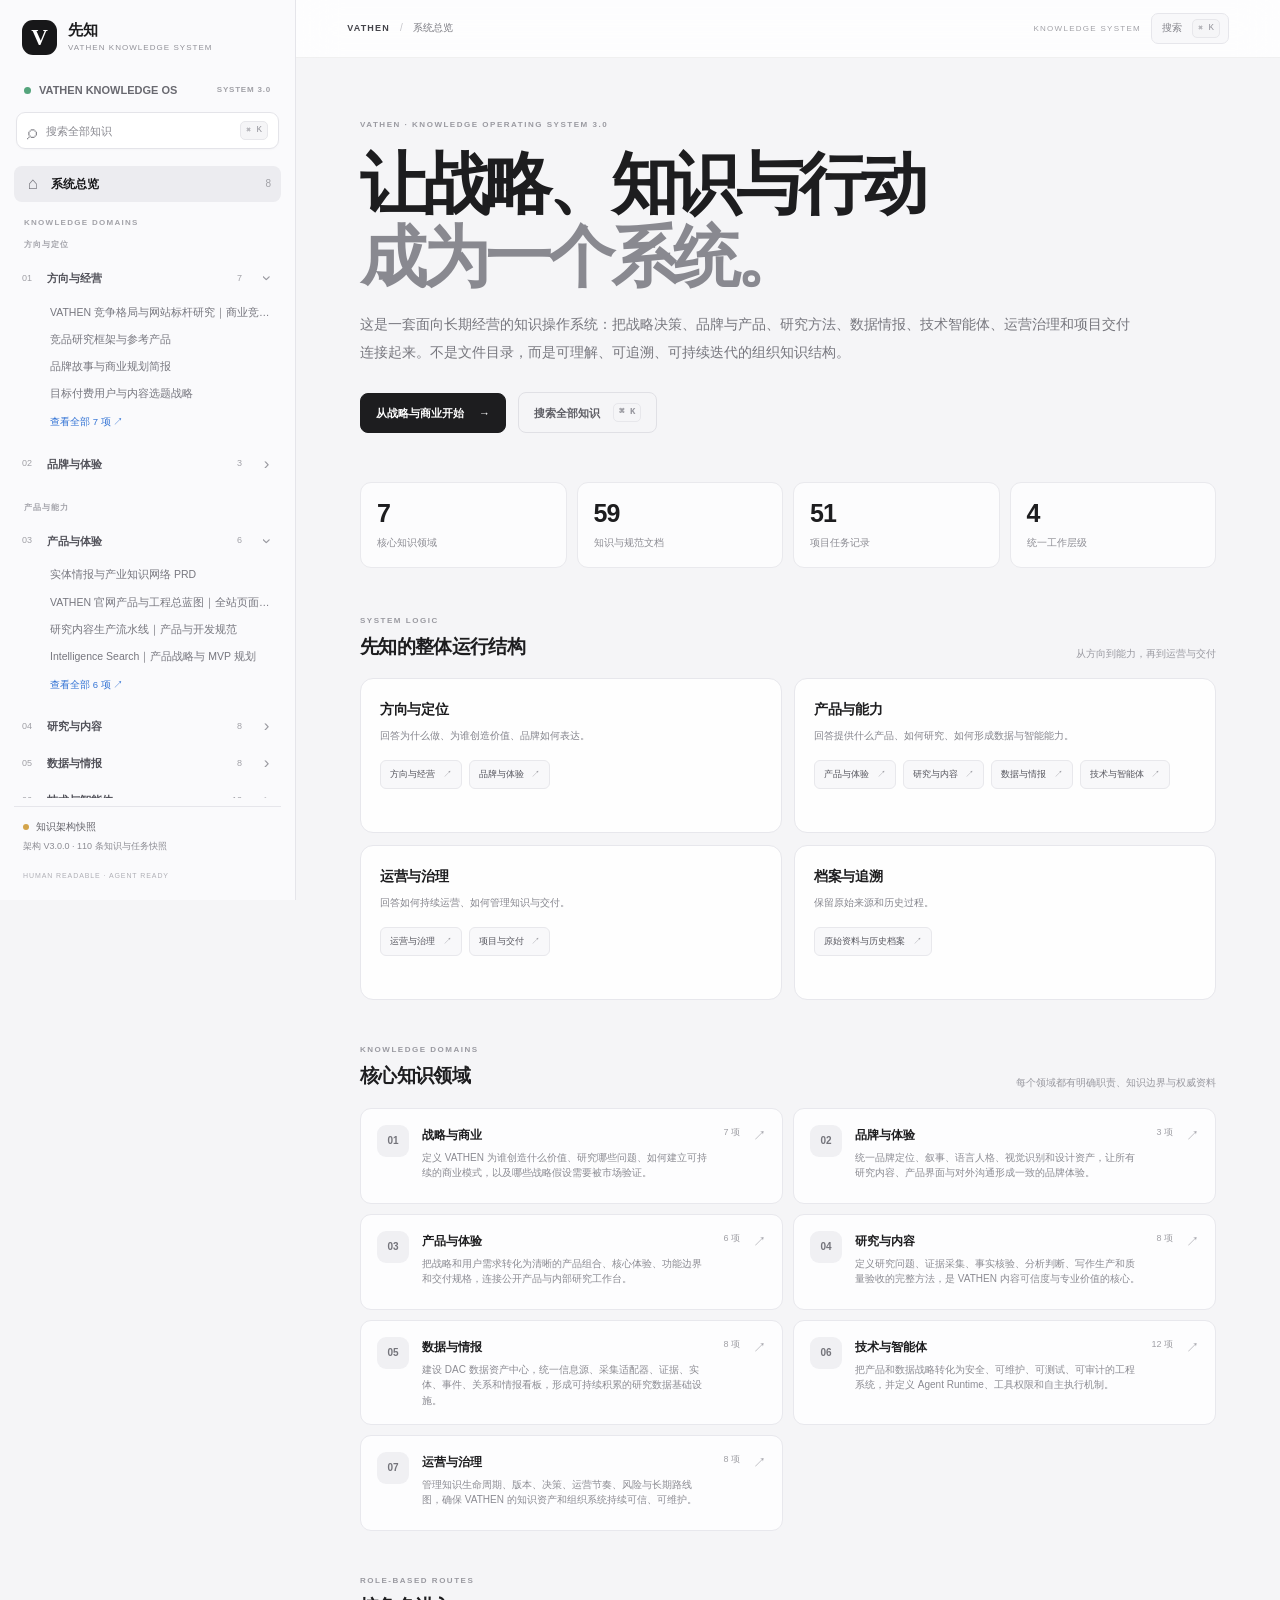
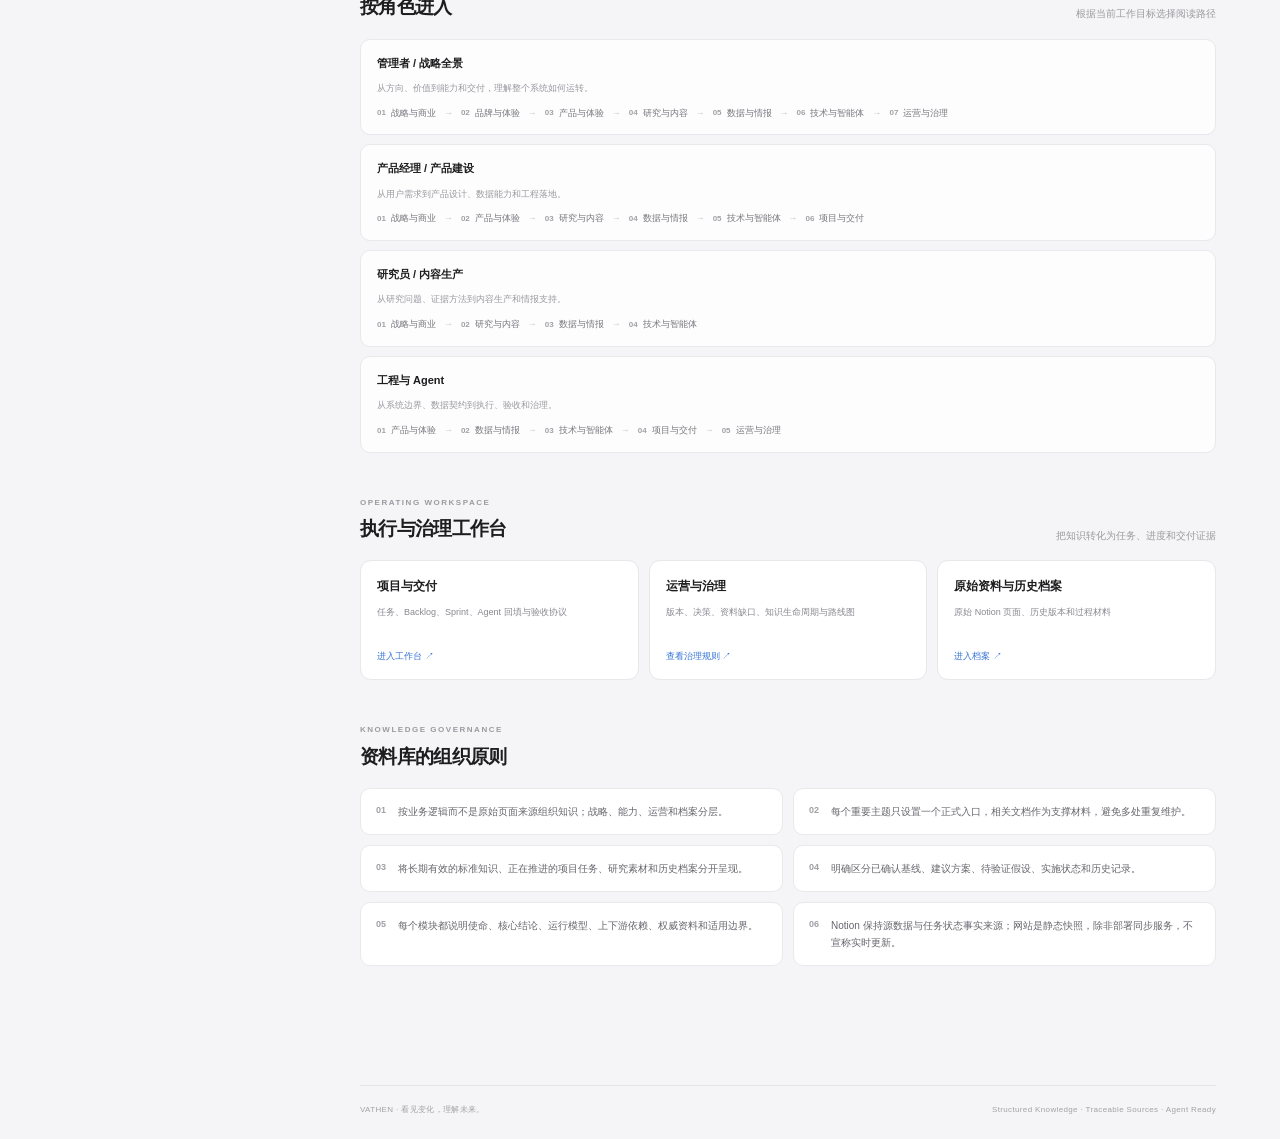
==== commit c895d801: "feat: restructure VATHEN knowledge OS 3.0" ====
--- a/index.html
+++ b/index.html
@@ -1,10 +1,10 @@
 <!doctype html>
-<html lang="zh-CN"><head><meta charset="utf-8"><meta name="viewport" content="width=device-width,initial-scale=1"><meta name="theme-color" content="#f5f5f7"><meta name="description" content="先知 VATHEN 正式知识体系：战略、品牌、产品、研究、数据、工程与 Agent 的统一知识入口。"><title>先知知识体系 · VATHEN</title><link rel="stylesheet" href="assets/site.css"></head>
+<html lang="zh-CN"><head><meta charset="utf-8"><meta name="viewport" content="width=device-width,initial-scale=1"><meta name="theme-color" content="#f5f5f7"><meta name="description" content="VATHEN 知识操作系统：连接战略、产品、研究、数据、技术、治理与项目交付。"><title>VATHEN 知识操作系统 · 先知</title><link rel="stylesheet" href="assets/site.css"></head>
 <body><div class="app-shell"><aside class="sidebar" id="sidebar">
 <div class="sidebar-head"><a class="brand" href="./"><span class="brand-mark">V</span><span class="brand-copy"><strong>先知</strong><small>VATHEN KNOWLEDGE SYSTEM</small></span></a><button class="icon-button mobile-close" id="closeSidebar" aria-label="关闭导航">×</button></div>
-<div class="workspace-row"><span class="workspace-dot"></span><span>知识工作空间</span><span class="workspace-state">SYSTEM 2.0</span></div>
-<button class="search-trigger" id="searchTrigger"><span class="search-symbol">⌕</span><span>搜索整个知识体系</span><kbd>⌘ K</kbd></button>
-<nav class="side-nav" aria-label="知识体系导航"><button class="nav-home active" id="navHome"><span class="home-symbol">⌂</span><span>知识体系总览</span><span class="nav-count" id="totalCount">10</span></button><div class="nav-section-label">KNOWLEDGE ARCHITECTURE</div><div id="categoryNav" class="category-nav"><div class="nav-loading">正在载入知识架构…</div></div>
+<div class="workspace-row"><span class="workspace-dot"></span><span>VATHEN KNOWLEDGE OS</span><span class="workspace-state">SYSTEM 3.0</span></div>
+<button class="search-trigger" id="searchTrigger"><span class="search-symbol">⌕</span><span>搜索全部知识</span><kbd>⌘ K</kbd></button>
+<nav class="side-nav" aria-label="知识体系导航"><button class="nav-home active" id="navHome"><span class="home-symbol">⌂</span><span>系统总览</span><span class="nav-count" id="totalCount">10</span></button><div class="nav-section-label">KNOWLEDGE DOMAINS</div><div id="categoryNav" class="category-nav"><div class="nav-loading">正在载入知识架构…</div></div>
 <div class="nav-section-label utility-label">WORKSPACE</div><a class="nav-link" href="knowledge-hub/engineering/"><span>▦</span>工程进度看板 ↗</a><a class="nav-link" href="data/agent-index.json" target="_blank"><span>⌘</span>Agent 机器索引 ↗</a><a class="nav-link" href="https://app.notion.com/p/41ef15aabd2c81449df6c78b59537957" target="_blank" rel="noreferrer"><span>↗</span>Notion 原始知识库</a></nav>
 <div class="sidebar-foot"><div class="sync-state"><span class="sync-dot"></span><span>知识架构快照</span></div><small id="syncMeta">来源：Notion · 经整理</small><span class="foot-caption">HUMAN READABLE · AGENT READY</span></div></aside><div class="mobile-scrim" id="mobileScrim"></div>
 <main class="main-area"><header class="topbar"><div class="topbar-left"><button class="icon-button menu-button" id="openSidebar" aria-label="打开导航">☰</button><span class="crumb-root">VATHEN</span><span class="crumb-sep">/</span><span id="breadcrumb">知识体系总览</span></div><div class="topbar-right"><span class="topbar-caption">KNOWLEDGE SYSTEM</span><button class="top-search" id="topSearch">搜索 <kbd>⌘ K</kbd></button></div></header>
--- a/assets/site.css
+++ b/assets/site.css
@@ -19,4 +19,12 @@
 @media(max-width:1120px){.section-body-grid{grid-template-columns:minmax(0,1fr) 210px;gap:20px}.document-layout{grid-template-columns:minmax(0,1fr) 150px;gap:20px}.content-area{padding-left:34px;padding-right:34px}}
 @media(max-width:850px){:root{--sidebar:min(310px,88vw)}.sidebar{transform:translateX(-105%);transition:transform .22s ease}.sidebar.mobile-open{transform:translateX(0);box-shadow:8px 0 30px rgba(0,0,0,.12)}.mobile-scrim.show{display:block;position:fixed;inset:0;background:rgba(0,0,0,.2);z-index:29}.main-area{margin-left:0}.mobile-close,.menu-button{display:block}.topbar{height:54px;padding:0 17px}.topbar-caption{display:none}.topbar-right{gap:0}.top-search{padding:5px 7px}.top-search kbd{display:none}.content-area{padding:34px 19px 52px}.home-intro h1{font-size:43px}.home-intro>p{font-size:12px}.overview-metrics{grid-template-columns:repeat(2,minmax(0,1fr));gap:8px}.domain-grid,.knowledge-grid,.principle-grid{grid-template-columns:1fr}.section-body-grid{display:block}.section-aside{position:static;display:grid;grid-template-columns:repeat(2,minmax(0,1fr));margin-top:25px}.aside-source{grid-column:1/-1}.document-layout{display:block}.toc-panel{display:none}.article-body{padding:22px 19px;font-size:12px}.document-header h1{font-size:31px}.task-grid{grid-template-columns:1fr}.page-footer{margin:0 19px;gap:6px;flex-direction:column}.topbar-left{font-size:9px}}
 @media(max-width:520px){.domain-card{min-height:90px;padding:13px}.domain-copy small{font-size:9px}.section-aside{grid-template-columns:1fr}.aside-source{grid-column:auto}.path-steps{line-height:1.7}.section-heading{align-items:flex-start;flex-direction:column;gap:5px}.archive-banner{align-items:flex-start;gap:10px}.document-subline{gap:7px}.document-end{gap:10px;align-items:flex-start;flex-direction:column}}
-@media(prefers-reduced-motion:reduce){*{scroll-behavior:auto!important;transition:none!important}}+@media(prefers-reduced-motion:reduce){*{scroll-behavior:auto!important;transition:none!important}}
+.module-synthesis{display:grid;grid-template-columns:minmax(0,1.45fr) minmax(220px,.8fr);gap:23px;margin:25px 0 29px;padding:22px;background:rgba(255,255,255,.78);border:1px solid #e7e7ec;border-radius:13px}
+.synthesis-copy{min-width:0}.synthesis-copy h2{font-size:18px;letter-spacing:-.03em;margin:5px 0 14px}.synthesis-copy p{font-size:11px;line-height:1.85;color:#66666e;margin:0 0 10px}.synthesis-boundary{display:flex;gap:9px;align-items:flex-start;margin-top:15px;padding:10px 11px;background:#f4f4f6;border-radius:8px;color:#77777e;font-size:9px;line-height:1.7}.synthesis-boundary b{white-space:nowrap;color:#5f5f66}.synthesis-side{border-left:1px solid #ededf0;padding-left:21px}.synthesis-side h3{font-size:12px;margin:5px 0 12px}.model-flow{display:flex;flex-direction:column;gap:6px}.model-step{display:flex;align-items:flex-start;gap:9px;padding:7px 8px;background:#f7f7f8;border-radius:7px;font-size:9px;color:#66666e;line-height:1.5}.model-step b{font-size:8px;color:#9b9ba2}.dependency-row{margin-top:13px}.dependency-row>b{display:block;font-size:8px;letter-spacing:.08em;color:#9999a0;margin-bottom:6px}.dependency-row>div{display:flex;flex-wrap:wrap;gap:5px}.dependency-row span{padding:3px 7px;border:1px solid #e8e8ed;border-radius:5px;color:#77777e;font-size:8px;background:#fff}
+@media(max-width:850px){.module-synthesis{grid-template-columns:1fr;gap:17px;padding:17px}.synthesis-side{border-left:0;border-top:1px solid #ededf0;padding:16px 0 0}}
+
+/* Knowledge OS 3.0 information architecture */
+.nav-cluster{margin:0 0 15px}.nav-cluster-label{padding:0 10px 7px;color:#a2a2a9;font-size:8px;letter-spacing:.13em;font-weight:750}.nav-cluster .nav-group{margin:2px 0}.nav-group.expanded .nav-children{padding-bottom:9px}.nav-title{font-size:11px}.nav-total{font-variant-numeric:tabular-nums}.hero-v3{max-width:980px;padding-top:12px}.hero-v3 h1{font-size:clamp(42px,5.2vw,70px);letter-spacing:-.065em}.hero-v3>p{max-width:780px;font-size:14px;line-height:2}.layer-grid{display:grid;grid-template-columns:repeat(2,minmax(0,1fr));gap:12px}.layer-card{padding:19px;background:rgba(255,255,255,.88);border:1px solid #e7e7ec;border-radius:13px;min-height:155px}.layer-kicker{font-size:14px;font-weight:700;letter-spacing:-.02em}.layer-card>p{font-size:10px;color:#85858d;margin:6px 0 16px;line-height:1.7}.layer-links{display:flex;flex-wrap:wrap;gap:7px}.layer-links button{border:1px solid #e8e8ec;background:#f8f8fa;border-radius:6px;padding:6px 9px;font-size:9px;color:#55555d;cursor:pointer}.layer-links button:hover{border-color:#bfc0c8;background:#fff}.layer-links button span{color:#a0a0a7;margin-left:5px}.path-card>p{font-size:9px;color:#9999a0;margin:0 0 10px}.workspace-cards{display:grid;grid-template-columns:repeat(3,minmax(0,1fr));gap:10px}.workspace-cards button{display:flex;flex-direction:column;align-items:flex-start;gap:8px;text-align:left;min-height:120px;padding:16px;border:1px solid #e7e7ec;background:#fff;border-radius:11px;cursor:pointer}.workspace-cards button:hover{border-color:#c4c4cc;transform:translateY(-1px)}.workspace-cards b{font-size:12px}.workspace-cards span{font-size:9px;color:#888890;line-height:1.7}.workspace-cards i{font-style:normal;font-size:9px;color:#3474d5;margin-top:auto}.module-synthesis{display:grid;grid-template-columns:minmax(0,1.15fr) minmax(250px,.85fr);gap:25px;margin:24px 0 30px;padding:24px;background:#fff;border:1px solid #e7e7ec;border-radius:13px}.synthesis-copy h2{font-size:18px;margin:6px 0 13px;letter-spacing:-.03em}.synthesis-copy>p{font-size:11px;color:#62626a;line-height:1.9;margin:0 0 11px}.synthesis-boundary{display:flex;gap:10px;align-items:flex-start;margin-top:16px;padding:11px 12px;background:#f7f7f9;border-radius:8px;font-size:9px;line-height:1.7;color:#777780}.synthesis-boundary b{white-space:nowrap;color:#55555d}.synthesis-side{padding-left:22px;border-left:1px solid #ededf0}.synthesis-side h3{font-size:14px;margin:6px 0 15px}.model-flow{display:flex;flex-direction:column;gap:0}.model-step{display:flex;align-items:flex-start;gap:10px;padding:9px 0;border-bottom:1px solid #f0f0f2;font-size:10px;color:#66666e;line-height:1.6}.model-step b{font-size:8px;color:#a1a1a8;padding-top:2px}.dependency-row{display:flex;gap:9px;align-items:flex-start;margin-top:14px;font-size:9px}.dependency-row>b{color:#96969d;white-space:nowrap;font-weight:600}.dependency-row>div{display:flex;gap:5px;flex-wrap:wrap}.dependency-row span{background:#f2f2f5;padding:3px 7px;border-radius:5px;color:#6b6b73}.section-hero{padding-bottom:21px}.section-hero h1{font-size:clamp(34px,4vw,48px)}.section-order{font-size:10px}.section-body-grid{margin-top:20px}.knowledge-card strong{font-size:11px}.knowledge-card-meta{padding-right:14px}.doc-label{font-size:8px}.document-header h1{font-size:clamp(28px,3.3vw,43px)}.nav-home{margin-bottom:14px}.sidebar-foot{margin-top:8px}
+@media(max-width:1000px){.module-synthesis{grid-template-columns:1fr}.synthesis-side{border-left:0;border-top:1px solid #ededf0;padding:18px 0 0}.workspace-cards{grid-template-columns:1fr 1fr}}
+@media(max-width:700px){.layer-grid,.workspace-cards{grid-template-columns:1fr}.module-synthesis{padding:18px;gap:17px}.hero-v3 h1{font-size:42px}.hero-v3>p{font-size:12px}.content-area{padding-top:30px}.overview-metrics{grid-template-columns:repeat(2,minmax(0,1fr))}}
